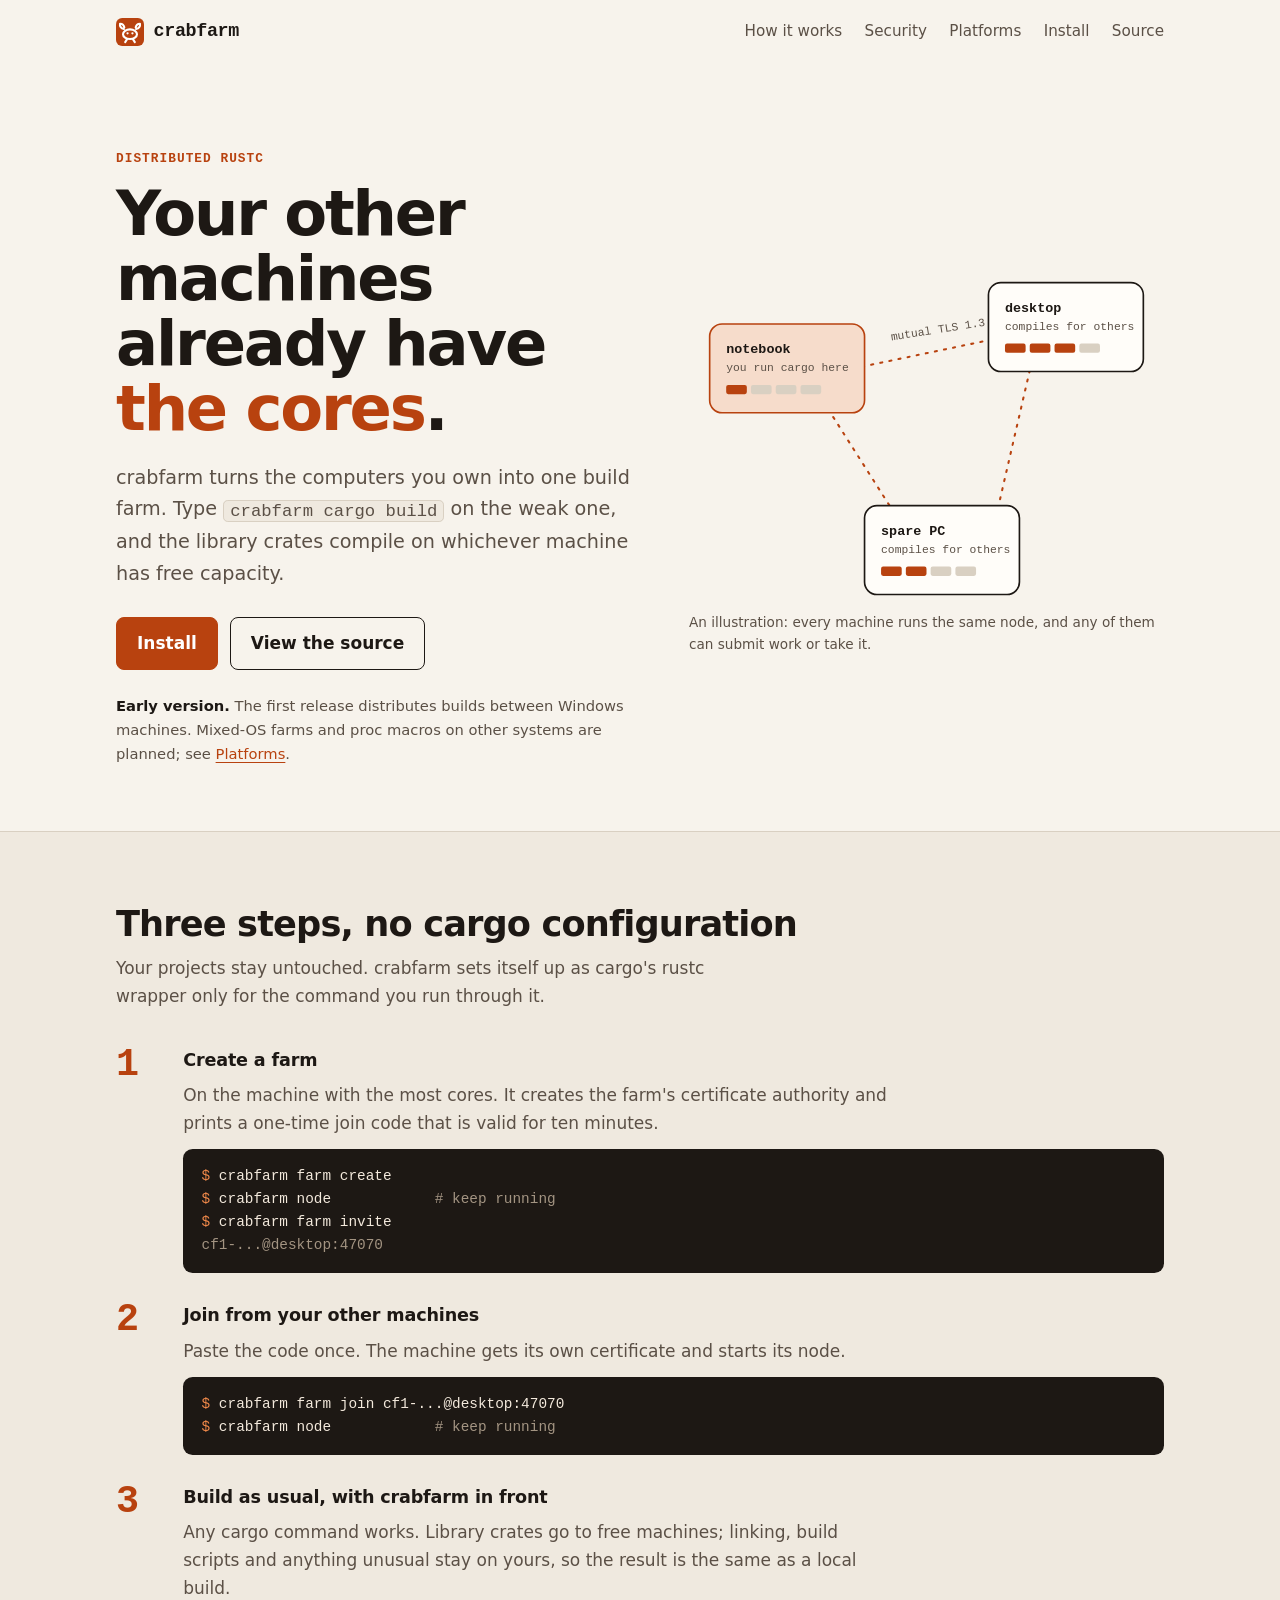
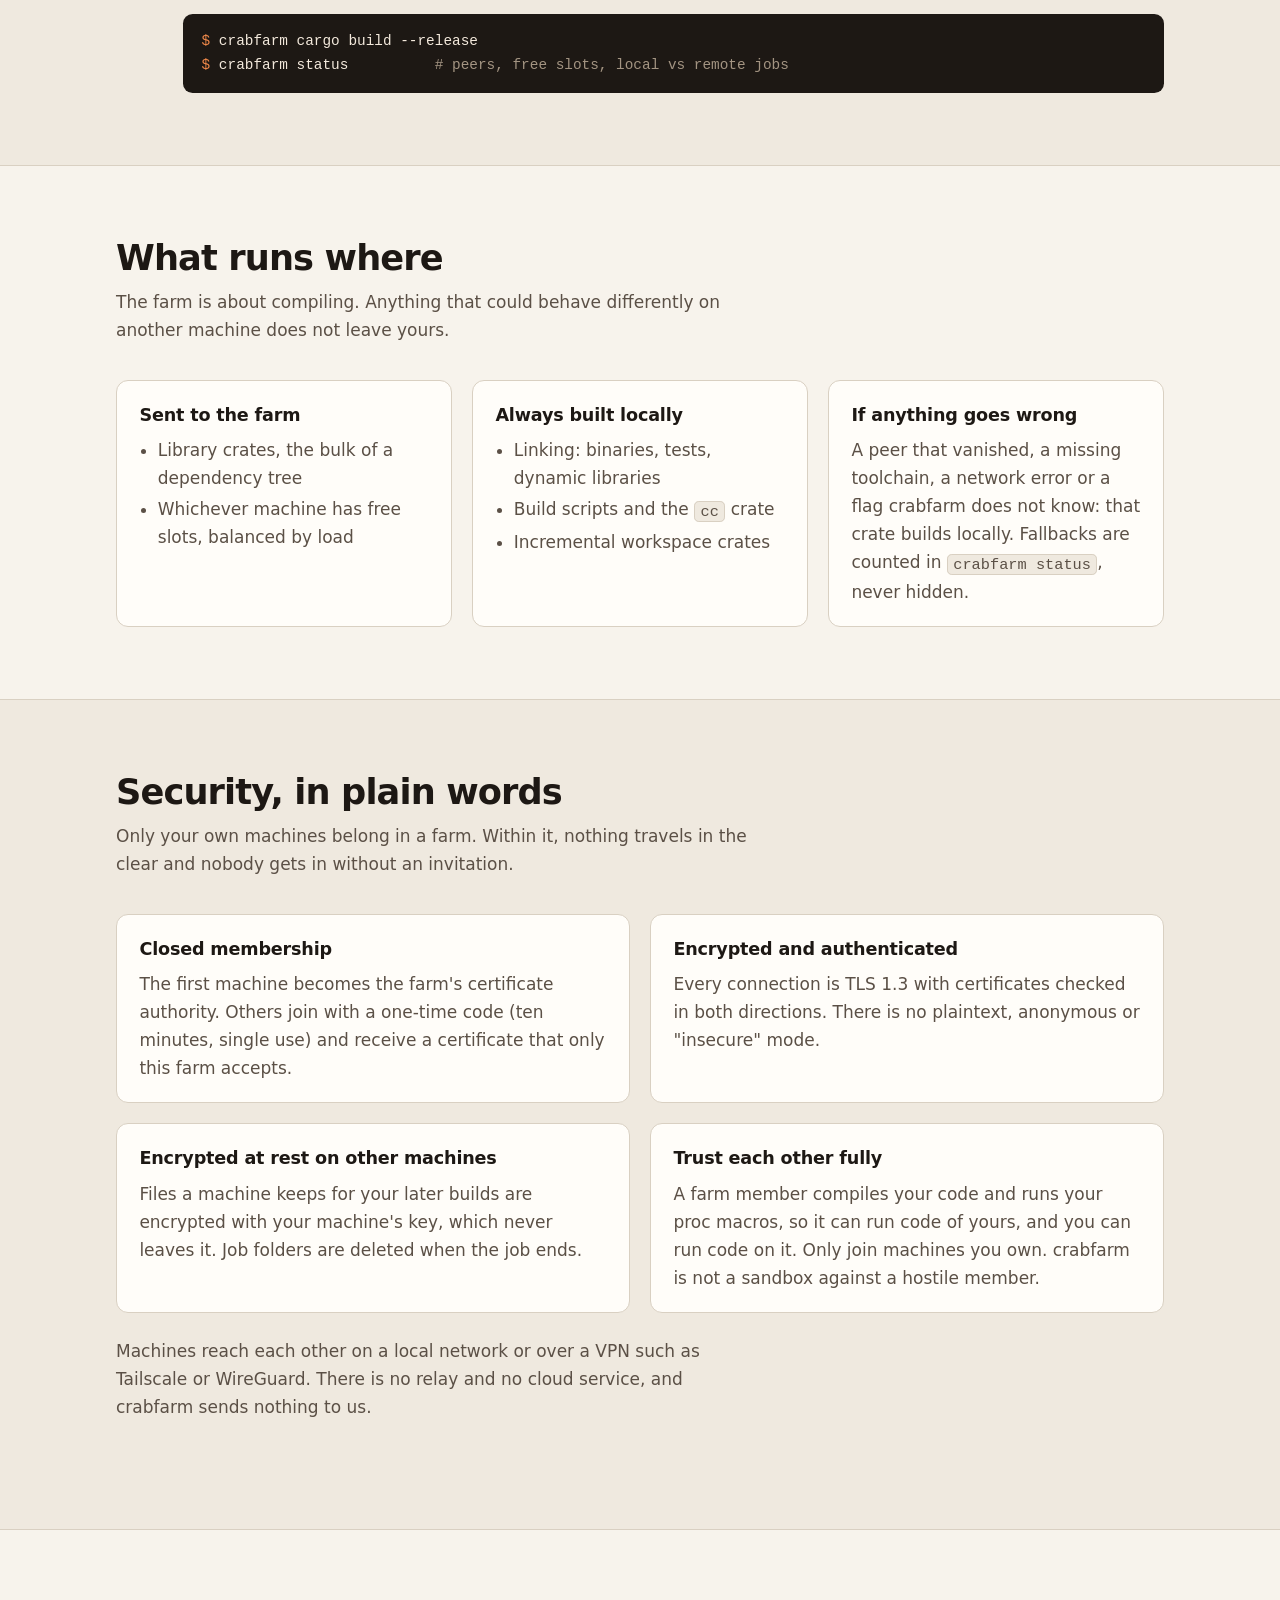
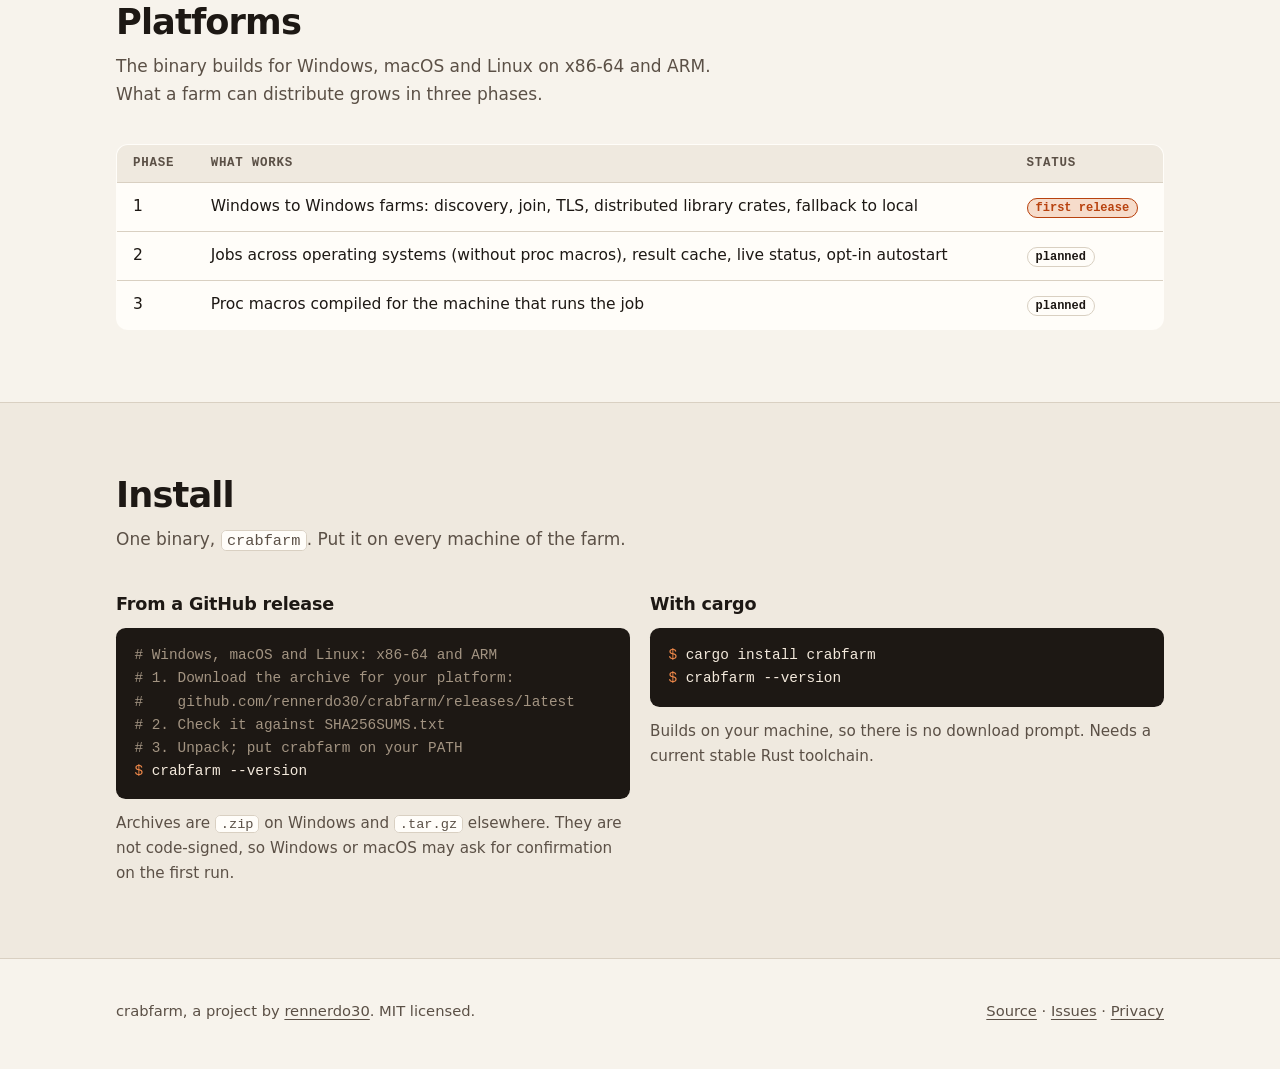
==== website/index.html @ a45de565 "Publication: MIT license, package metadata, CI, release and Pages workflows, release script, website" ====
<!doctype html>
<html lang="en">
<head>
<meta charset="utf-8">
<meta name="viewport" content="width=device-width, initial-scale=1">
<title>crabfarm: distributed rustc over your own machines</title>
<meta name="description" content="crabfarm spreads rustc work over a peer-to-peer farm of your own Windows, macOS and Linux machines. Run crabfarm cargo build; your notebook builds with your desktop's cores.">
<link rel="icon" href="favicon.svg" type="image/svg+xml">
<link rel="canonical" href="https://crabfarm.renner.dev/">
<meta property="og:title" content="crabfarm">
<meta property="og:description" content="Distributed rustc over a peer-to-peer farm of your own machines.">
<meta property="og:url" content="https://crabfarm.renner.dev/">
<meta name="theme-color" content="#b8420f">
<link rel="stylesheet" href="style.css">
</head>
<body>

<header class="top">
  <div class="wrap">
    <a class="brand" href="./"><img src="favicon.svg" alt="" width="28" height="28">crabfarm</a>
    <nav aria-label="Main">
      <a href="#how">How it works</a>
      <a href="#security">Security</a>
      <a class="hide-sm" href="#platforms">Platforms</a>
      <a href="#install">Install</a>
      <a href="https://github.com/rennerdo30/crabfarm">Source</a>
    </nav>
  </div>
</header>

<main>
<section class="hero">
  <div class="wrap">
    <div>
      <p class="eyebrow">distributed rustc</p>
      <h1>Your other machines already have <em>the cores</em>.</h1>
      <p class="lede">crabfarm turns the computers you own into one build farm. Type <code>crabfarm cargo build</code> on the weak one, and the library crates compile on whichever machine has free capacity.</p>
      <div class="cta">
        <a class="btn primary" href="#install">Install</a>
        <a class="btn" href="https://github.com/rennerdo30/crabfarm">View the source</a>
      </div>
      <p class="status"><strong>Early version.</strong> The first release distributes builds between Windows machines. Mixed-OS farms and proc macros on other systems are planned; see <a href="#platforms">Platforms</a>.</p>
    </div>

    <figure class="diagram">
      <svg viewBox="0 0 460 330" role="img" aria-labelledby="dt dd">
        <title id="dt">Three machines connected in a farm</title>
        <desc id="dd">A notebook sends compile jobs to a desktop and a second PC over encrypted connections, and the machines also connect to each other.</desc>
        <path class="d-link" d="M150 105 L318 70"/>
        <path class="d-link" d="M130 135 L200 245"/>
        <path class="d-link" d="M330 105 L300 235"/>
        <g>
          <rect class="d-node d-me" x="20" y="60" width="150" height="86" rx="12"/>
          <text class="d-text" x="36" y="88">notebook</text>
          <text class="d-sub" x="36" y="106">you run cargo here</text>
          <rect class="d-bar" x="36" y="119" width="20" height="9" rx="2"/>
          <rect class="d-bar-off" x="60" y="119" width="20" height="9" rx="2"/>
          <rect class="d-bar-off" x="84" y="119" width="20" height="9" rx="2"/>
          <rect class="d-bar-off" x="108" y="119" width="20" height="9" rx="2"/>
        </g>
        <g>
          <rect class="d-node" x="290" y="20" width="150" height="86" rx="12"/>
          <text class="d-text" x="306" y="48">desktop</text>
          <text class="d-sub" x="306" y="66">compiles for others</text>
          <rect class="d-bar" x="306" y="79" width="20" height="9" rx="2"/>
          <rect class="d-bar" x="330" y="79" width="20" height="9" rx="2"/>
          <rect class="d-bar" x="354" y="79" width="20" height="9" rx="2"/>
          <rect class="d-bar-off" x="378" y="79" width="20" height="9" rx="2"/>
        </g>
        <g>
          <rect class="d-node" x="170" y="236" width="150" height="86" rx="12"/>
          <text class="d-text" x="186" y="264">spare PC</text>
          <text class="d-sub" x="186" y="282">compiles for others</text>
          <rect class="d-bar" x="186" y="295" width="20" height="9" rx="2"/>
          <rect class="d-bar" x="210" y="295" width="20" height="9" rx="2"/>
          <rect class="d-bar-off" x="234" y="295" width="20" height="9" rx="2"/>
          <rect class="d-bar-off" x="258" y="295" width="20" height="9" rx="2"/>
        </g>
        <text class="d-sub" x="196" y="76" transform="rotate(-9 196 76)">mutual TLS 1.3</text>
      </svg>
      <figcaption>An illustration: every machine runs the same node, and any of them can submit work or take it.</figcaption>
    </figure>
  </div>
</section>

<section id="how" class="alt">
  <div class="wrap">
    <h2>Three steps, no cargo configuration</h2>
    <p class="sub">Your projects stay untouched. crabfarm sets itself up as cargo's rustc wrapper only for the command you run through it.</p>
    <ol class="steps">
      <li>
        <h3>Create a farm</h3>
        <div>
          <p>On the machine with the most cores. It creates the farm's certificate authority and prints a one-time join code that is valid for ten minutes.</p>
<pre><span class="p">$</span> crabfarm farm create
<span class="p">$</span> crabfarm node            <span class="c"># keep running</span>
<span class="p">$</span> crabfarm farm invite
<span class="c">cf1-...@desktop:47070</span></pre>
        </div>
      </li>
      <li>
        <h3>Join from your other machines</h3>
        <div>
          <p>Paste the code once. The machine gets its own certificate and starts its node.</p>
<pre><span class="p">$</span> crabfarm farm join cf1-...@desktop:47070
<span class="p">$</span> crabfarm node            <span class="c"># keep running</span></pre>
        </div>
      </li>
      <li>
        <h3>Build as usual, with crabfarm in front</h3>
        <div>
          <p>Any cargo command works. Library crates go to free machines; linking, build scripts and anything unusual stay on yours, so the result is the same as a local build.</p>
<pre><span class="p">$</span> crabfarm cargo build --release
<span class="p">$</span> crabfarm status          <span class="c"># peers, free slots, local vs remote jobs</span></pre>
        </div>
      </li>
    </ol>
  </div>
</section>

<section id="runs">
  <div class="wrap">
    <h2>What runs where</h2>
    <p class="sub">The farm is about compiling. Anything that could behave differently on another machine does not leave yours.</p>
    <div class="cols">
      <div class="card">
        <h3>Sent to the farm</h3>
        <ul>
          <li>Library crates, the bulk of a dependency tree</li>
          <li>Whichever machine has free slots, balanced by load</li>
        </ul>
      </div>
      <div class="card">
        <h3>Always built locally</h3>
        <ul>
          <li>Linking: binaries, tests, dynamic libraries</li>
          <li>Build scripts and the <code>cc</code> crate</li>
          <li>Incremental workspace crates</li>
        </ul>
      </div>
      <div class="card">
        <h3>If anything goes wrong</h3>
        <p>A peer that vanished, a missing toolchain, a network error or a flag crabfarm does not know: that crate builds locally. Fallbacks are counted in <code>crabfarm status</code>, never hidden.</p>
      </div>
    </div>
  </div>
</section>

<section id="security" class="alt">
  <div class="wrap">
    <h2>Security, in plain words</h2>
    <p class="sub">Only your own machines belong in a farm. Within it, nothing travels in the clear and nobody gets in without an invitation.</p>
    <div class="cols two">
      <div class="card">
        <h3>Closed membership</h3>
        <p>The first machine becomes the farm's certificate authority. Others join with a one-time code (ten minutes, single use) and receive a certificate that only this farm accepts.</p>
      </div>
      <div class="card">
        <h3>Encrypted and authenticated</h3>
        <p>Every connection is TLS 1.3 with certificates checked in both directions. There is no plaintext, anonymous or "insecure" mode.</p>
      </div>
      <div class="card">
        <h3>Encrypted at rest on other machines</h3>
        <p>Files a machine keeps for your later builds are encrypted with your machine's key, which never leaves it. Job folders are deleted when the job ends.</p>
      </div>
      <div class="card">
        <h3>Trust each other fully</h3>
        <p>A farm member compiles your code and runs your proc macros, so it can run code of yours, and you can run code on it. Only join machines you own. crabfarm is not a sandbox against a hostile member.</p>
      </div>
    </div>
    <p class="sub" style="margin-top:1.5rem">Machines reach each other on a local network or over a VPN such as Tailscale or WireGuard. There is no relay and no cloud service, and crabfarm sends nothing to us.</p>
  </div>
</section>

<section id="platforms">
  <div class="wrap">
    <h2>Platforms</h2>
    <p class="sub">The binary builds for Windows, macOS and Linux on x86-64 and ARM. What a farm can distribute grows in three phases.</p>
    <div class="table-scroll">
    <table>
      <thead><tr><th>Phase</th><th>What works</th><th>Status</th></tr></thead>
      <tbody>
        <tr><td>1</td><td>Windows to Windows farms: discovery, join, TLS, distributed library crates, fallback to local</td><td><span class="tag now">first release</span></td></tr>
        <tr><td>2</td><td>Jobs across operating systems (without proc macros), result cache, live status, opt-in autostart</td><td><span class="tag">planned</span></td></tr>
        <tr><td>3</td><td>Proc macros compiled for the machine that runs the job</td><td><span class="tag">planned</span></td></tr>
      </tbody>
    </table>
    </div>
  </div>
</section>

<section id="install" class="alt">
  <div class="wrap">
    <h2>Install</h2>
    <p class="sub">One binary, <code>crabfarm</code>. Put it on every machine of the farm.</p>
    <div class="install">
      <div>
        <h3>From a GitHub release</h3>
<pre><span class="c"># Windows, macOS and Linux: x86-64 and ARM</span>
<span class="c"># 1. Download the archive for your platform:</span>
<span class="c">#    github.com/rennerdo30/crabfarm/releases/latest</span>
<span class="c"># 2. Check it against SHA256SUMS.txt</span>
<span class="c"># 3. Unpack; put crabfarm on your PATH</span>
<span class="p">$</span> crabfarm --version</pre>
        <p>Archives are <code>.zip</code> on Windows and <code>.tar.gz</code> elsewhere. They are not code-signed, so Windows or macOS may ask for confirmation on the first run.</p>
      </div>
      <div>
        <h3>With cargo</h3>
<pre><span class="p">$</span> cargo install crabfarm
<span class="p">$</span> crabfarm --version</pre>
        <p>Builds on your machine, so there is no download prompt. Needs a current stable Rust toolchain.</p>
      </div>
    </div>
  </div>
</section>
</main>

<footer>
  <div class="wrap">
    <span>crabfarm, a project by <a href="https://github.com/rennerdo30">rennerdo30</a>. MIT licensed.</span>
    <span><a href="https://github.com/rennerdo30/crabfarm">Source</a> · <a href="https://github.com/rennerdo30/crabfarm/issues">Issues</a> · <a href="privacy.html">Privacy</a></span>
  </div>
</footer>

</body>
</html>
---- website/style.css ----
:root {
  color-scheme: light dark;
  --bg: #f7f3ec;
  --bg-2: #efe9df;
  --surface: #fffdf9;
  --ink: #1d1814;
  --ink-2: #5b5046;
  --line: #d9d0c2;
  --accent: #b8420f;
  --accent-ink: #ffffff;
  --accent-soft: #f6dccb;
  --code-bg: #1d1814;
  --code-ink: #f3e9dc;
  --code-dim: #a39482;
  --ok: #2f6b3a;
  --mono: ui-monospace, "Cascadia Code", "SF Mono", Menlo, Consolas, monospace;
  --sans: system-ui, -apple-system, "Segoe UI", Roboto, "Helvetica Neue", sans-serif;
}

@media (prefers-color-scheme: dark) {
  :root:not([data-theme="light"]) {
    --bg: #15110e;
    --bg-2: #1c1713;
    --surface: #221c17;
    --ink: #f1e8dc;
    --ink-2: #b3a595;
    --line: #3a3027;
    --accent: #f0894a;
    --accent-ink: #1a0f08;
    --accent-soft: #3a2517;
    --code-bg: #0e0b09;
    --code-ink: #f3e9dc;
    --code-dim: #8d7f6e;
    --ok: #7cc58a;
  }
}

* { box-sizing: border-box; }

html { scroll-behavior: smooth; }

body {
  margin: 0;
  background: var(--bg);
  color: var(--ink);
  font: 400 1.0625rem/1.65 var(--sans);
  -webkit-font-smoothing: antialiased;
}

a { color: var(--accent); text-underline-offset: 0.18em; }
a:hover { text-decoration-thickness: 2px; }
a:focus-visible, .btn:focus-visible {
  outline: 3px solid var(--accent);
  outline-offset: 3px;
  border-radius: 4px;
}

.wrap { max-width: 68rem; margin: 0 auto; padding: 0 1.25rem; }

/* header */
.top { padding: 1.1rem 0; }
.top .wrap { display: flex; align-items: center; justify-content: space-between; gap: 1rem; }
.brand { display: inline-flex; align-items: center; gap: 0.6rem; color: var(--ink); font: 700 1.15rem var(--mono); text-decoration: none; letter-spacing: -0.02em; }
.brand svg { width: 1.7rem; height: 1.7rem; }
.top nav { display: flex; gap: 1.4rem; font-size: 0.95rem; }
.top nav a { color: var(--ink-2); text-decoration: none; }
.top nav a:hover { color: var(--ink); text-decoration: underline; }

/* hero */
.hero { padding: clamp(2.5rem, 7vw, 5.5rem) 0 clamp(2rem, 5vw, 4rem); }
.hero .wrap { display: grid; gap: 3rem; grid-template-columns: minmax(0, 1.05fr) minmax(0, 0.95fr); align-items: center; }
.eyebrow { font: 600 0.8rem var(--mono); letter-spacing: 0.08em; text-transform: uppercase; color: var(--accent); margin: 0 0 1rem; }
h1 { font-size: clamp(2.3rem, 5.6vw, 3.9rem); line-height: 1.04; letter-spacing: -0.035em; margin: 0 0 1.25rem; font-weight: 800; text-wrap: balance; }
h1 em { font-style: normal; color: var(--accent); }
.lede { font-size: 1.2rem; color: var(--ink-2); max-width: 34rem; margin: 0 0 1.75rem; text-wrap: pretty; }
.cta { display: flex; flex-wrap: wrap; gap: 0.75rem; }
.btn { display: inline-block; padding: 0.7rem 1.25rem; border-radius: 0.5rem; font-weight: 650; text-decoration: none; border: 1.5px solid var(--ink); color: var(--ink); }
.btn:hover { background: var(--bg-2); }
.btn.primary { background: var(--accent); border-color: var(--accent); color: var(--accent-ink); }
.btn.primary:hover { filter: brightness(1.08); background: var(--accent); }
.status { margin: 1.5rem 0 0; font-size: 0.92rem; color: var(--ink-2); max-width: 34rem; }
.status strong { color: var(--ink); }

/* diagram */
.diagram { margin: 0; }
.diagram svg { width: 100%; height: auto; display: block; }
.diagram figcaption { font-size: 0.85rem; color: var(--ink-2); margin-top: 0.5rem; }
.d-node { fill: var(--surface); stroke: var(--ink); stroke-width: 1.6; }
.d-me { fill: var(--accent-soft); stroke: var(--accent); }
.d-link { stroke: var(--accent); stroke-width: 2; stroke-dasharray: 2 7; stroke-linecap: round; fill: none; }
.d-text { fill: var(--ink); font: 600 13px var(--mono); }
.d-sub { fill: var(--ink-2); font: 400 11px var(--mono); }
.d-bar { fill: var(--accent); }
.d-bar-off { fill: var(--line); }

@media (prefers-reduced-motion: no-preference) {
  .d-link { animation: flow 1.6s linear infinite; }
  @keyframes flow { to { stroke-dashoffset: -18; } }
}

/* sections */
section { padding: clamp(2.5rem, 6vw, 4.5rem) 0; }
section.alt { background: var(--bg-2); border-block: 1px solid var(--line); }
h2 { font-size: clamp(1.6rem, 3.4vw, 2.2rem); letter-spacing: -0.025em; line-height: 1.15; margin: 0 0 0.6rem; text-wrap: balance; }
.sub { color: var(--ink-2); max-width: 40rem; margin: 0 0 2.25rem; }
h3 { font-size: 1.1rem; margin: 0 0 0.4rem; letter-spacing: -0.01em; }

.steps { list-style: none; margin: 0; padding: 0; display: grid; gap: 1.75rem; counter-reset: s; }
.steps li { display: grid; grid-template-columns: 3.2rem minmax(0, 1fr); gap: 0 1rem; counter-increment: s; }
.steps li::before { content: counter(s); font: 800 2.4rem/1 var(--mono); color: var(--accent); grid-row: span 2; }
.steps p { margin: 0 0 0.75rem; color: var(--ink-2); max-width: 44rem; }

pre, code { font-family: var(--mono); }
pre { background: var(--code-bg); color: var(--code-ink); padding: 1rem 1.15rem; border-radius: 0.6rem; overflow-x: auto; font-size: 0.9rem; line-height: 1.6; margin: 0; tab-size: 2; }
pre .c { color: var(--code-dim); }
pre .p { color: var(--accent); user-select: none; }
:root:not([data-theme="light"]) pre .p { color: #f0894a; }
p code, li code, td code { background: var(--bg-2); border: 1px solid var(--line); border-radius: 0.3rem; padding: 0.05em 0.35em; font-size: 0.9em; }
section.alt p code, section.alt li code, section.alt td code { background: var(--surface); }

.cols { display: grid; gap: 1.25rem; grid-template-columns: repeat(auto-fit, minmax(17rem, 1fr)); }
.cols.two { grid-template-columns: repeat(2, minmax(0, 1fr)); }
.card { background: var(--surface); border: 1px solid var(--line); border-radius: 0.75rem; padding: 1.25rem 1.4rem; }
.card p { margin: 0; color: var(--ink-2); }
.card ul { margin: 0.4rem 0 0; padding-left: 1.15rem; color: var(--ink-2); }
.card li { margin: 0.2rem 0; }

table { width: 100%; border-collapse: collapse; font-size: 0.97rem; background: var(--surface); border: 1px solid var(--line); border-radius: 0.75rem; overflow: hidden; }
th, td { text-align: left; padding: 0.7rem 1rem; border-bottom: 1px solid var(--line); vertical-align: top; }
th { font: 600 0.78rem var(--mono); letter-spacing: 0.06em; text-transform: uppercase; color: var(--ink-2); background: var(--bg-2); }
tr:last-child td { border-bottom: 0; }
.table-scroll { overflow-x: auto; }

.tag { font: 600 0.75rem var(--mono); padding: 0.12rem 0.5rem; border-radius: 99px; border: 1px solid var(--line); white-space: nowrap; }
.tag.now { background: var(--accent-soft); border-color: var(--accent); color: var(--accent); }

.install { display: grid; gap: 1.25rem; grid-template-columns: repeat(auto-fit, minmax(20rem, 1fr)); }
.install h3 { margin-bottom: 0.6rem; }
.install p { color: var(--ink-2); margin: 0.75rem 0 0; font-size: 0.95rem; }

footer { padding: 2.5rem 0 3rem; color: var(--ink-2); font-size: 0.92rem; }
footer .wrap { display: flex; flex-wrap: wrap; gap: 0.5rem 1.5rem; justify-content: space-between; }
footer a { color: var(--ink-2); }

.legal main { padding: 2rem 0 4rem; max-width: 42rem; }
.legal h1 { font-size: 2.2rem; }
.legal h2 { font-size: 1.25rem; margin-top: 2rem; }
.legal p { color: var(--ink-2); }

@media (max-width: 52rem) {
  .cols.two { grid-template-columns: minmax(0, 1fr); }
  .hero .wrap { grid-template-columns: minmax(0, 1fr); }
  .top nav .hide-sm { display: none; }
}
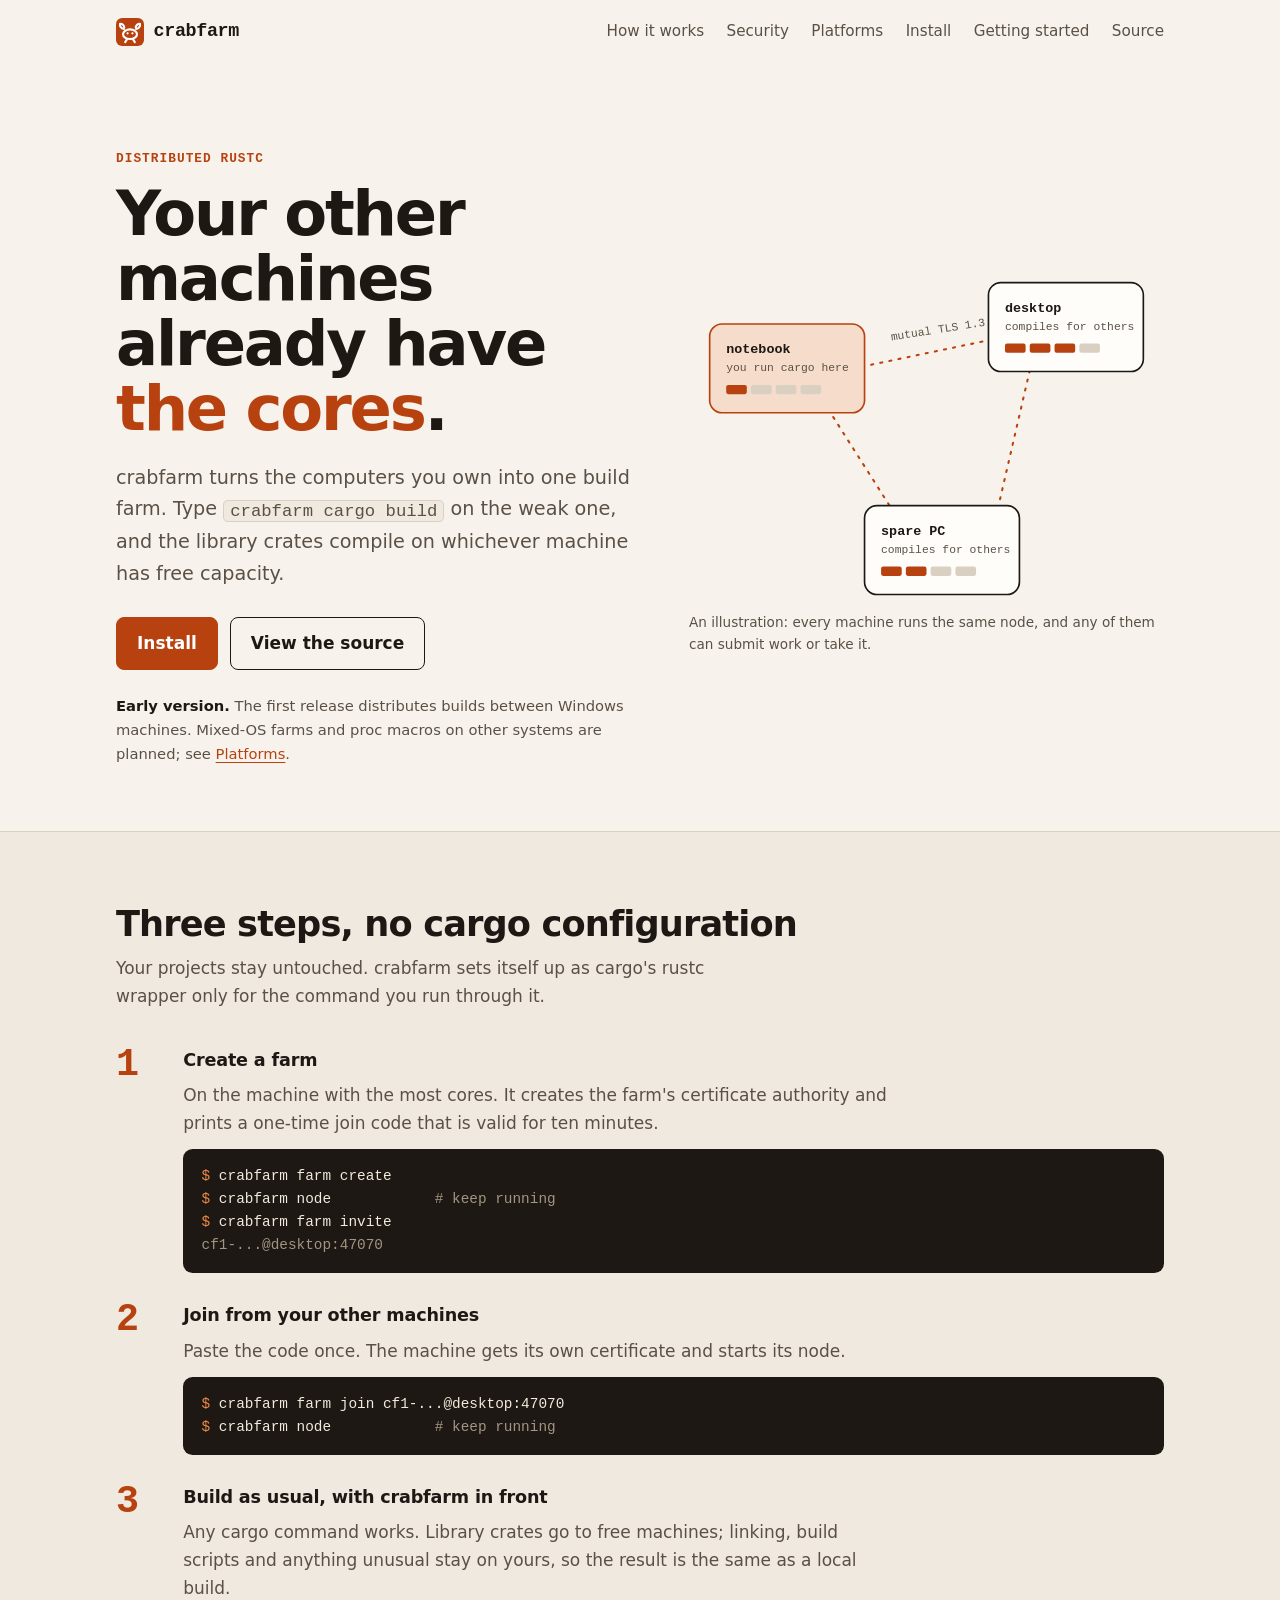
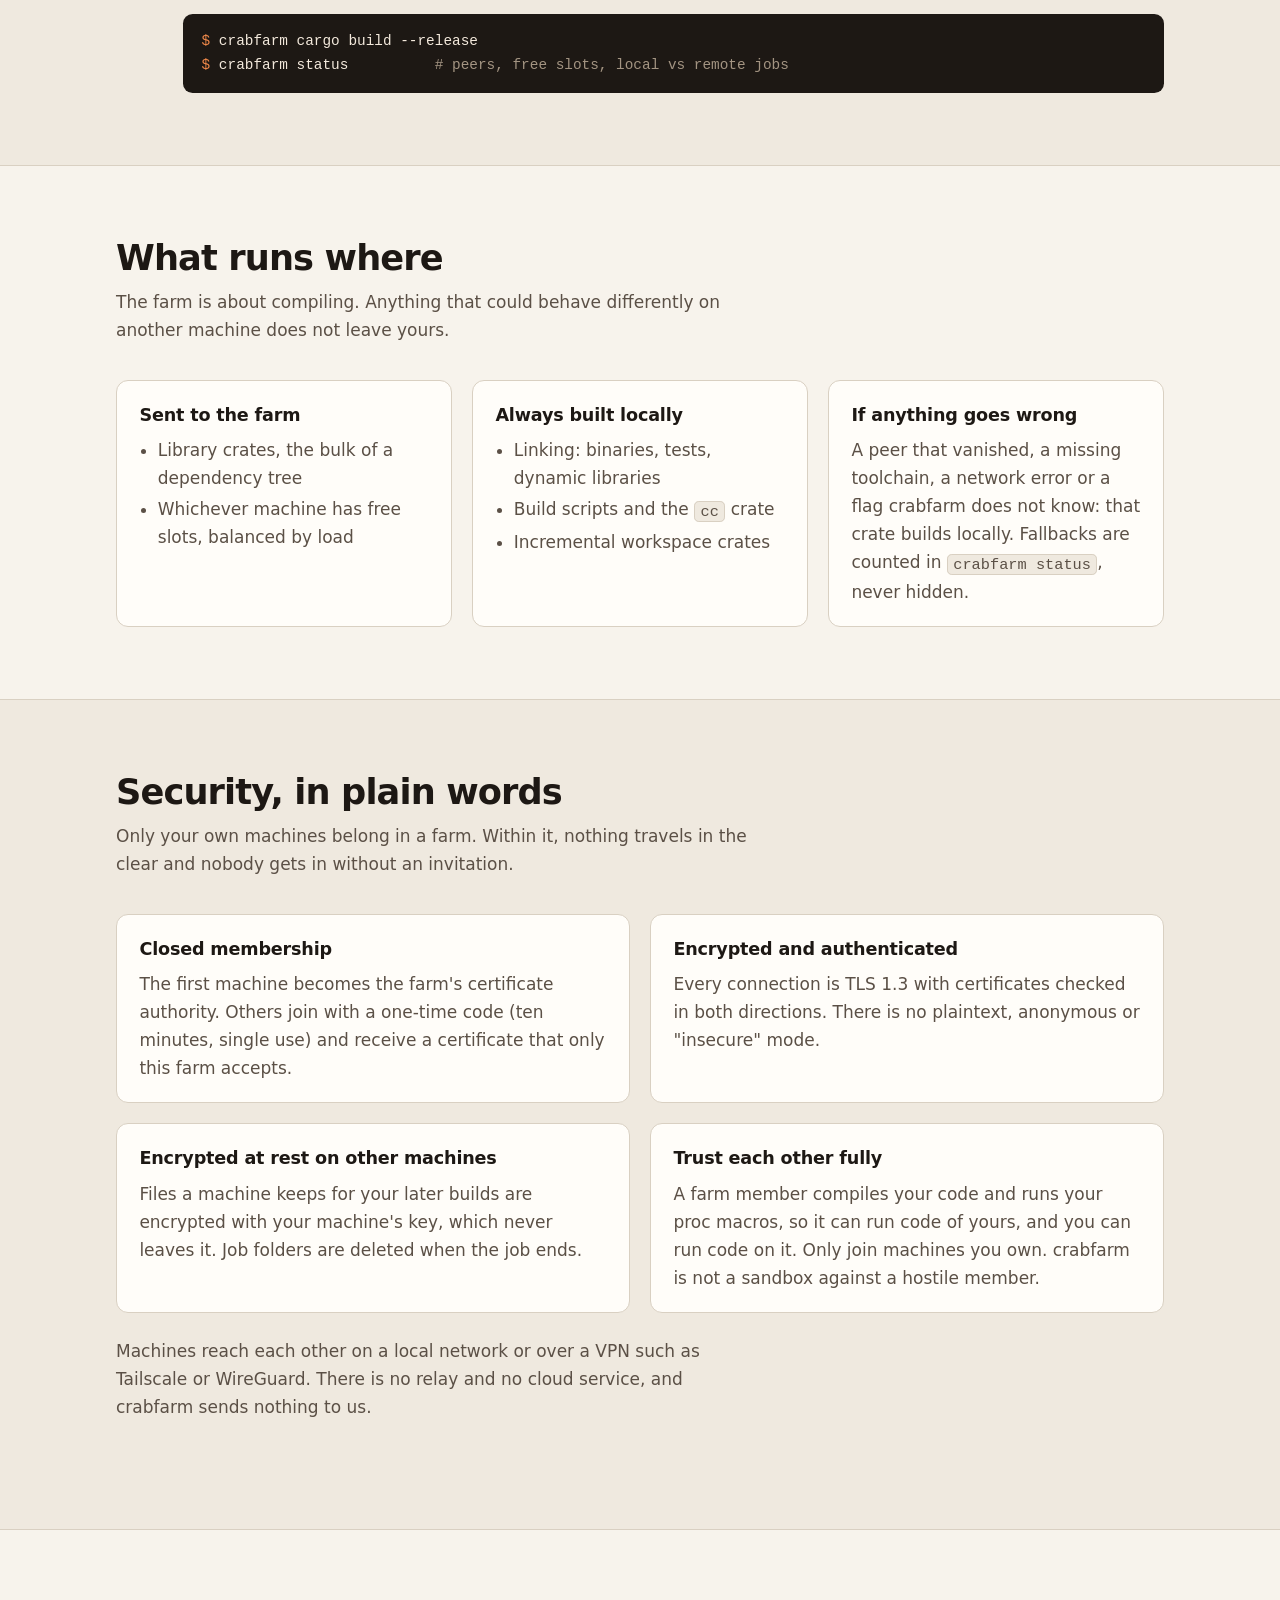
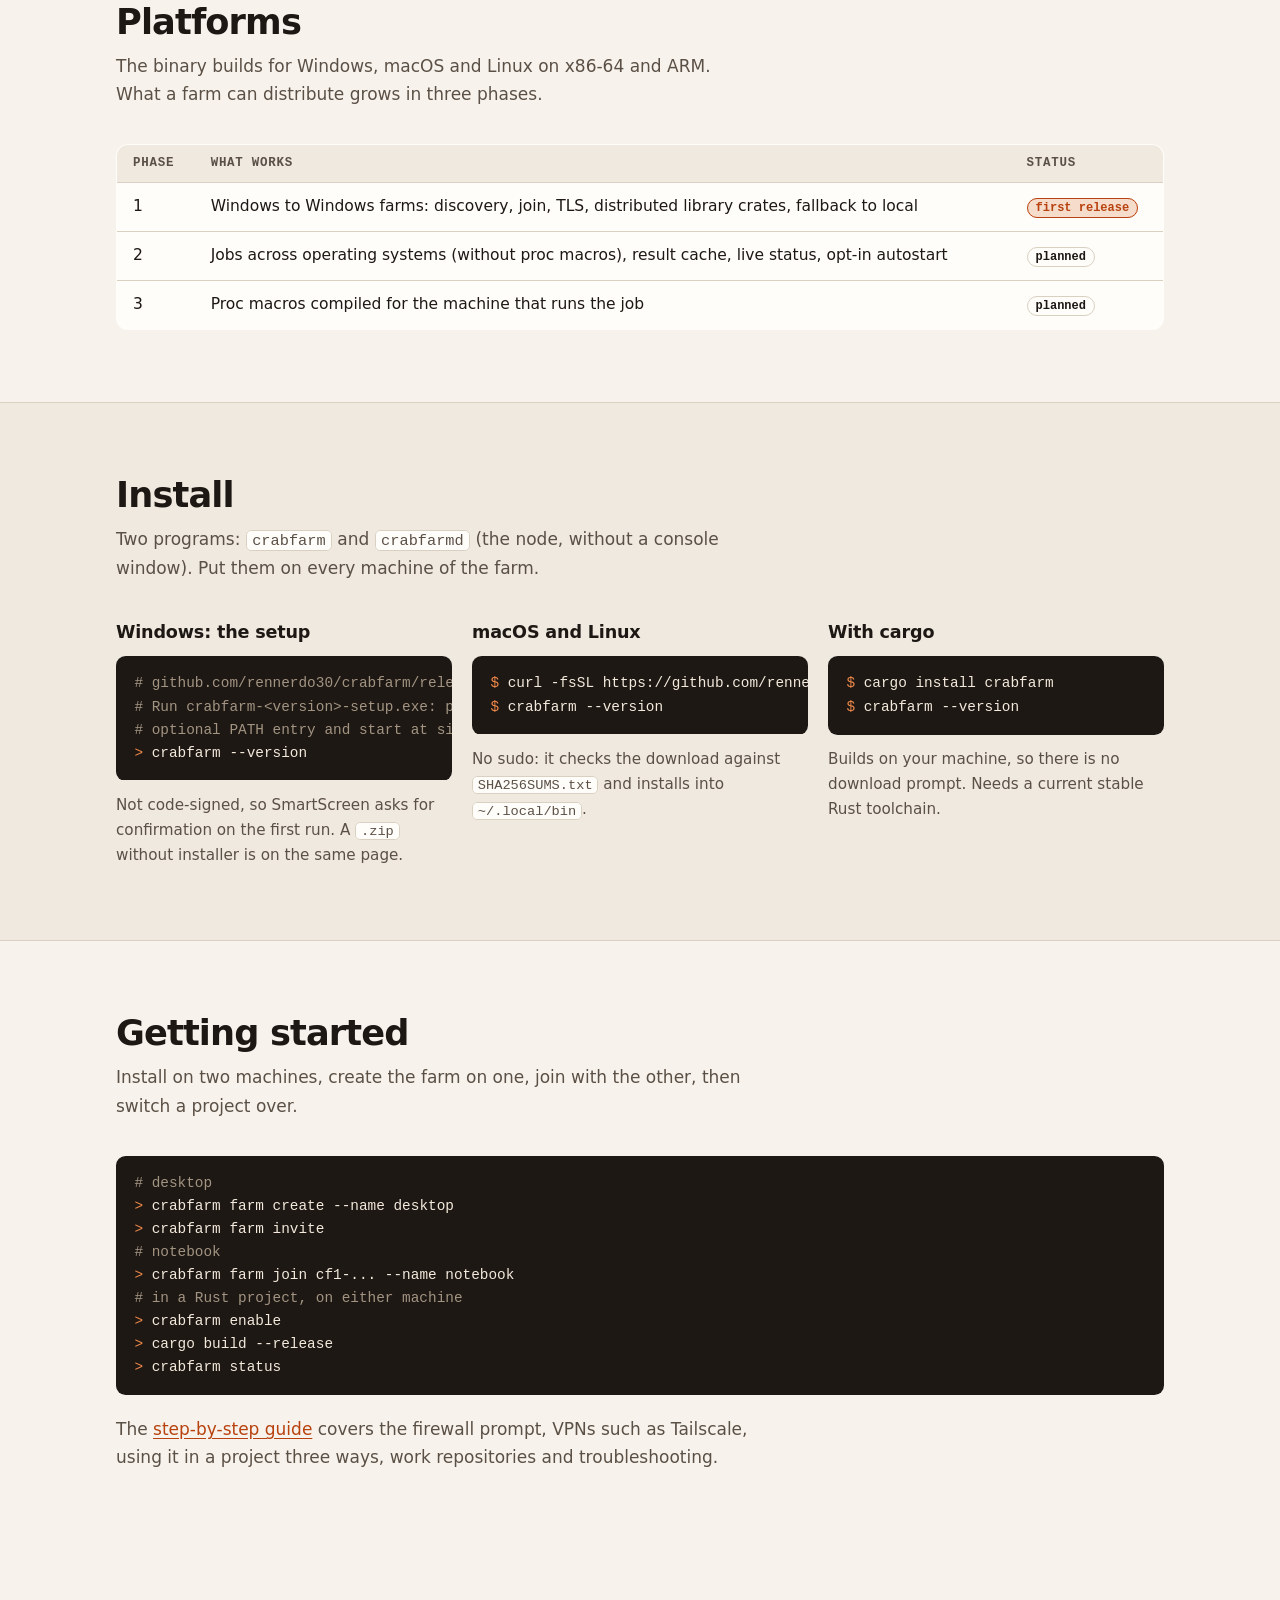
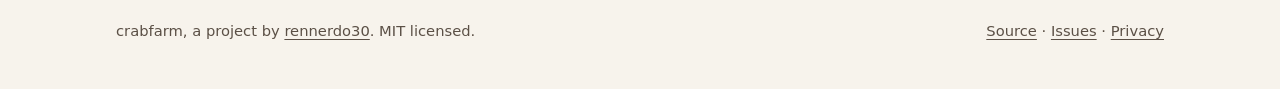
==== commit 27a25a61: "CF-22: Windows installer, install.sh, CI lifecycle jobs, getting-started guide and website page" ====
--- a/website/index.html
+++ b/website/index.html
@@ -23,6 +23,7 @@
       <a href="#security">Security</a>
       <a class="hide-sm" href="#platforms">Platforms</a>
       <a href="#install">Install</a>
+      <a href="guide.html">Getting started</a>
       <a href="https://github.com/rennerdo30/crabfarm">Source</a>
     </nav>
   </div>
@@ -192,17 +193,21 @@
 <section id="install" class="alt">
   <div class="wrap">
     <h2>Install</h2>
-    <p class="sub">One binary, <code>crabfarm</code>. Put it on every machine of the farm.</p>
+    <p class="sub">Two programs: <code>crabfarm</code> and <code>crabfarmd</code> (the node, without a console window). Put them on every machine of the farm.</p>
     <div class="install">
       <div>
-        <h3>From a GitHub release</h3>
-<pre><span class="c"># Windows, macOS and Linux: x86-64 and ARM</span>
-<span class="c"># 1. Download the archive for your platform:</span>
-<span class="c">#    github.com/rennerdo30/crabfarm/releases/latest</span>
-<span class="c"># 2. Check it against SHA256SUMS.txt</span>
-<span class="c"># 3. Unpack; put crabfarm on your PATH</span>
+        <h3>Windows: the setup</h3>
+<pre><span class="c"># github.com/rennerdo30/crabfarm/releases/latest</span>
+<span class="c"># Run crabfarm-&lt;version&gt;-setup.exe: per user, no admin rights,</span>
+<span class="c"># optional PATH entry and start at sign-in.</span>
+<span class="p">&gt;</span> crabfarm --version</pre>
+        <p>Not code-signed, so SmartScreen asks for confirmation on the first run. A <code>.zip</code> without installer is on the same page.</p>
+      </div>
+      <div>
+        <h3>macOS and Linux</h3>
+<pre><span class="p">$</span> curl -fsSL https://github.com/rennerdo30/crabfarm/releases/latest/download/install.sh | sh
 <span class="p">$</span> crabfarm --version</pre>
-        <p>Archives are <code>.zip</code> on Windows and <code>.tar.gz</code> elsewhere. They are not code-signed, so Windows or macOS may ask for confirmation on the first run.</p>
+        <p>No sudo: it checks the download against <code>SHA256SUMS.txt</code> and installs into <code>~/.local/bin</code>.</p>
       </div>
       <div>
         <h3>With cargo</h3>
@@ -213,6 +218,23 @@
     </div>
   </div>
 </section>
+
+<section id="getting-started">
+  <div class="wrap">
+    <h2>Getting started</h2>
+    <p class="sub">Install on two machines, create the farm on one, join with the other, then switch a project over.</p>
+<pre><span class="c"># desktop</span>
+<span class="p">&gt;</span> crabfarm farm create --name desktop
+<span class="p">&gt;</span> crabfarm farm invite
+<span class="c"># notebook</span>
+<span class="p">&gt;</span> crabfarm farm join cf1-... --name notebook
+<span class="c"># in a Rust project, on either machine</span>
+<span class="p">&gt;</span> crabfarm enable
+<span class="p">&gt;</span> cargo build --release
+<span class="p">&gt;</span> crabfarm status</pre>
+    <p class="sub" style="margin-top:1.25rem">The <a href="guide.html">step-by-step guide</a> covers the firewall prompt, VPNs such as Tailscale, using it in a project three ways, work repositories and troubleshooting.</p>
+  </div>
+</section>
 </main>
 
 <footer>
--- a/website/style.css
+++ b/website/style.css
@@ -146,6 +146,10 @@
 .legal h1 { font-size: 2.2rem; }
 .legal h2 { font-size: 1.25rem; margin-top: 2rem; }
 .legal p { color: var(--ink-2); }
+.guide main { max-width: 46rem; }
+.guide h3 { margin: 1.4rem 0 0.5rem; }
+.guide pre { margin: 0.9rem 0 1rem; }
+.guide li { color: var(--ink-2); margin-bottom: 0.4rem; }
 
 @media (max-width: 52rem) {
   .cols.two { grid-template-columns: minmax(0, 1fr); }
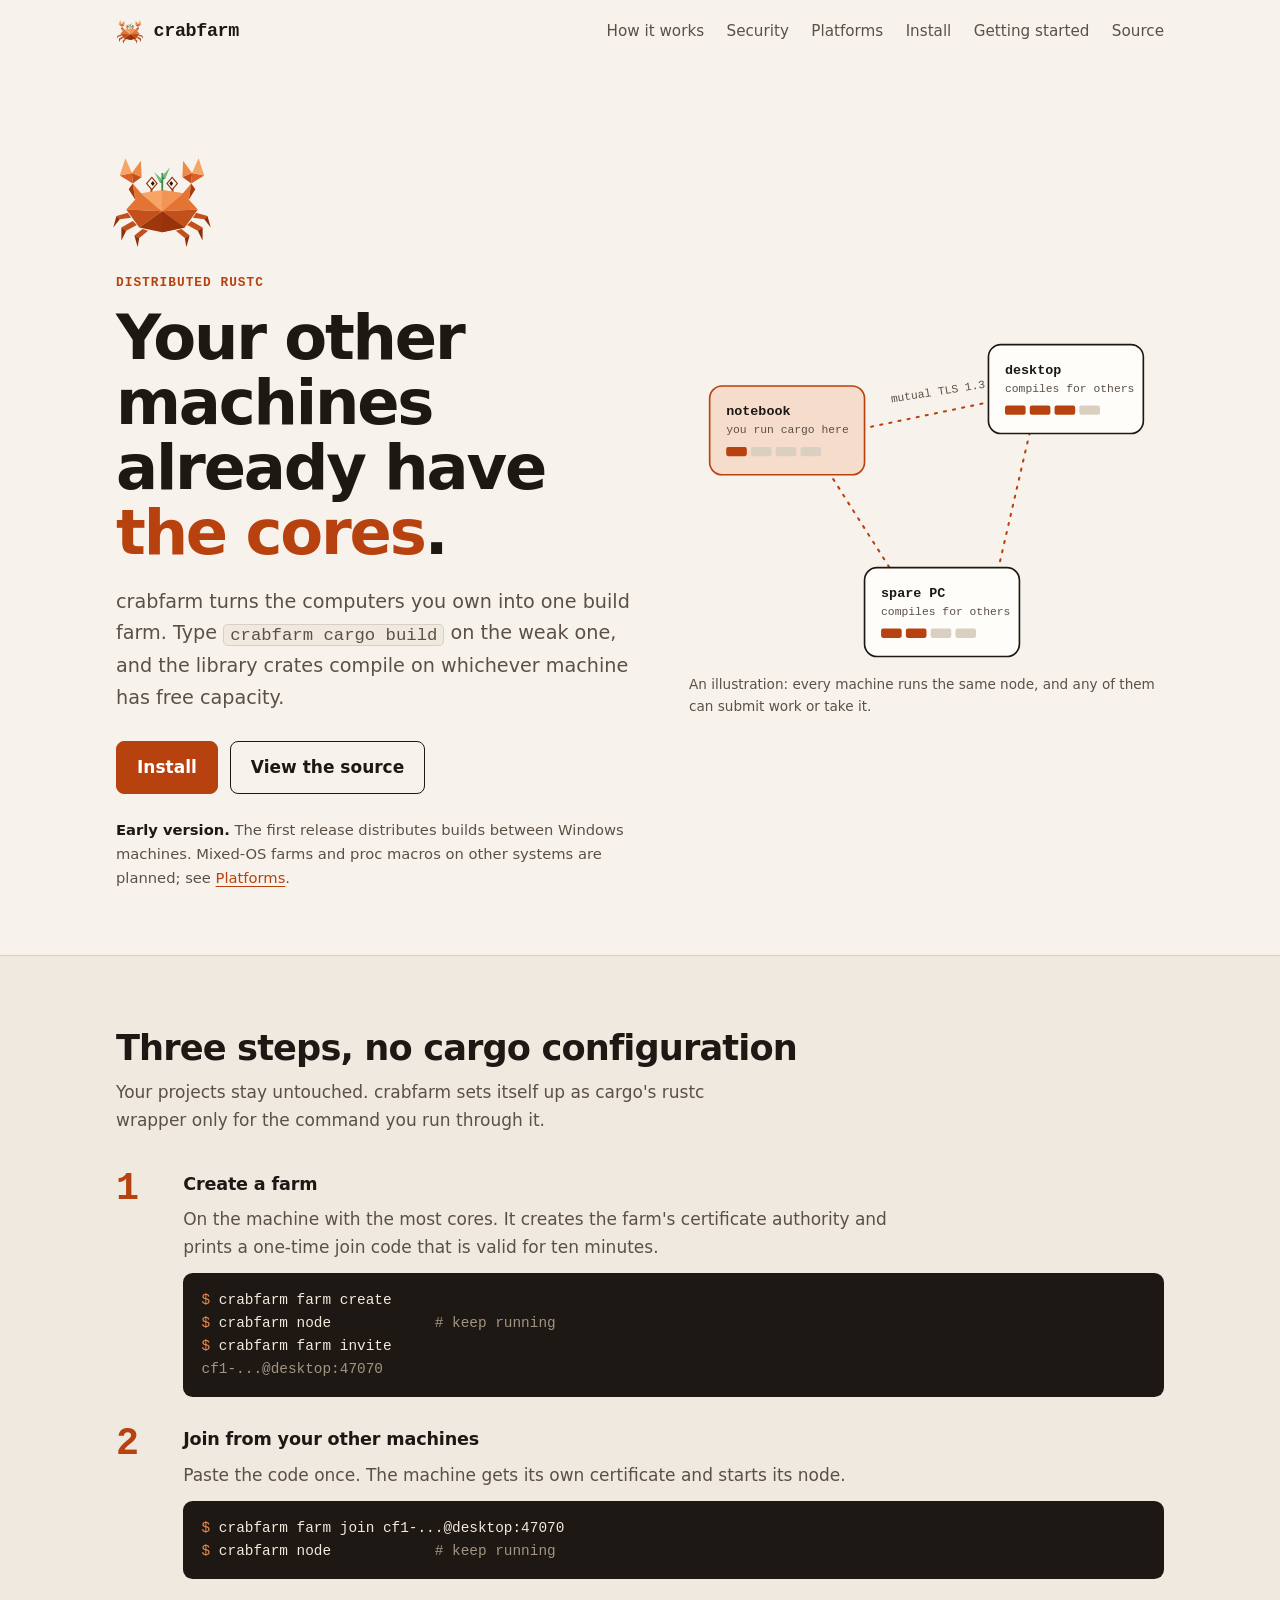
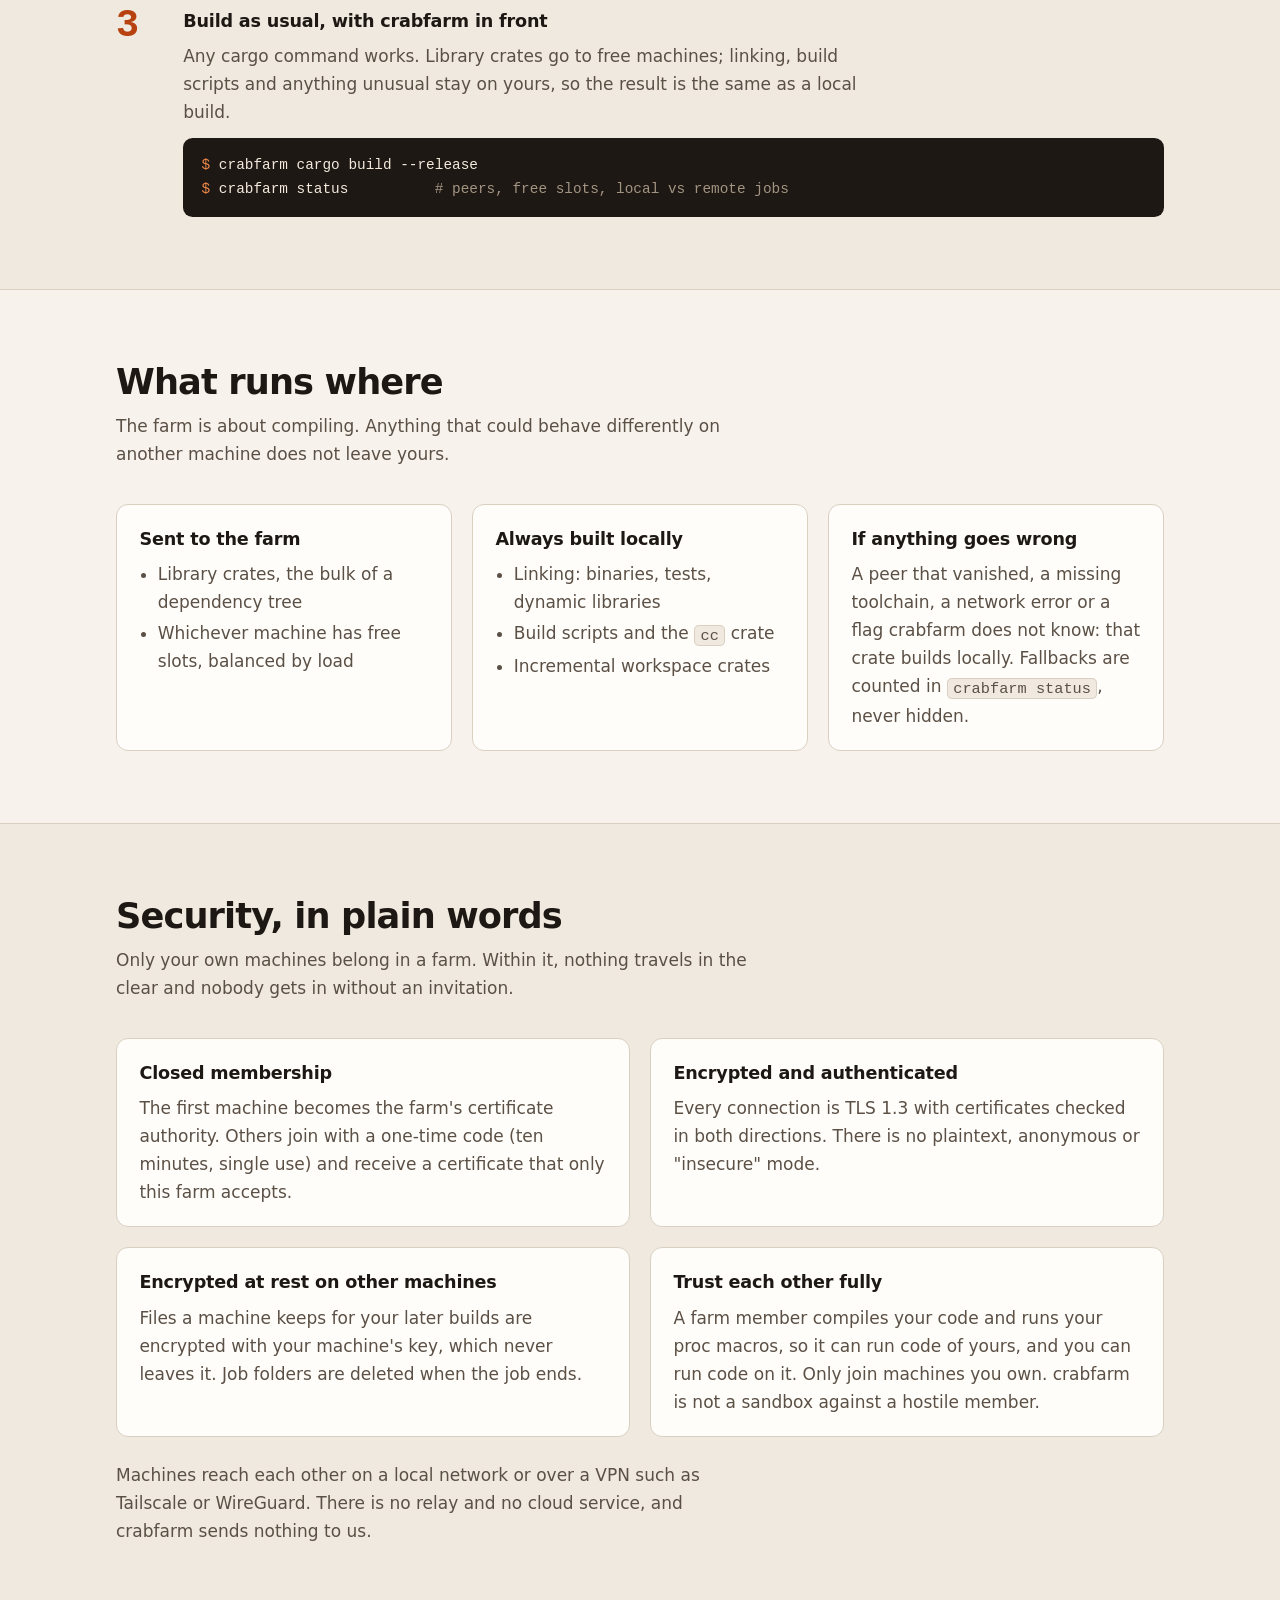
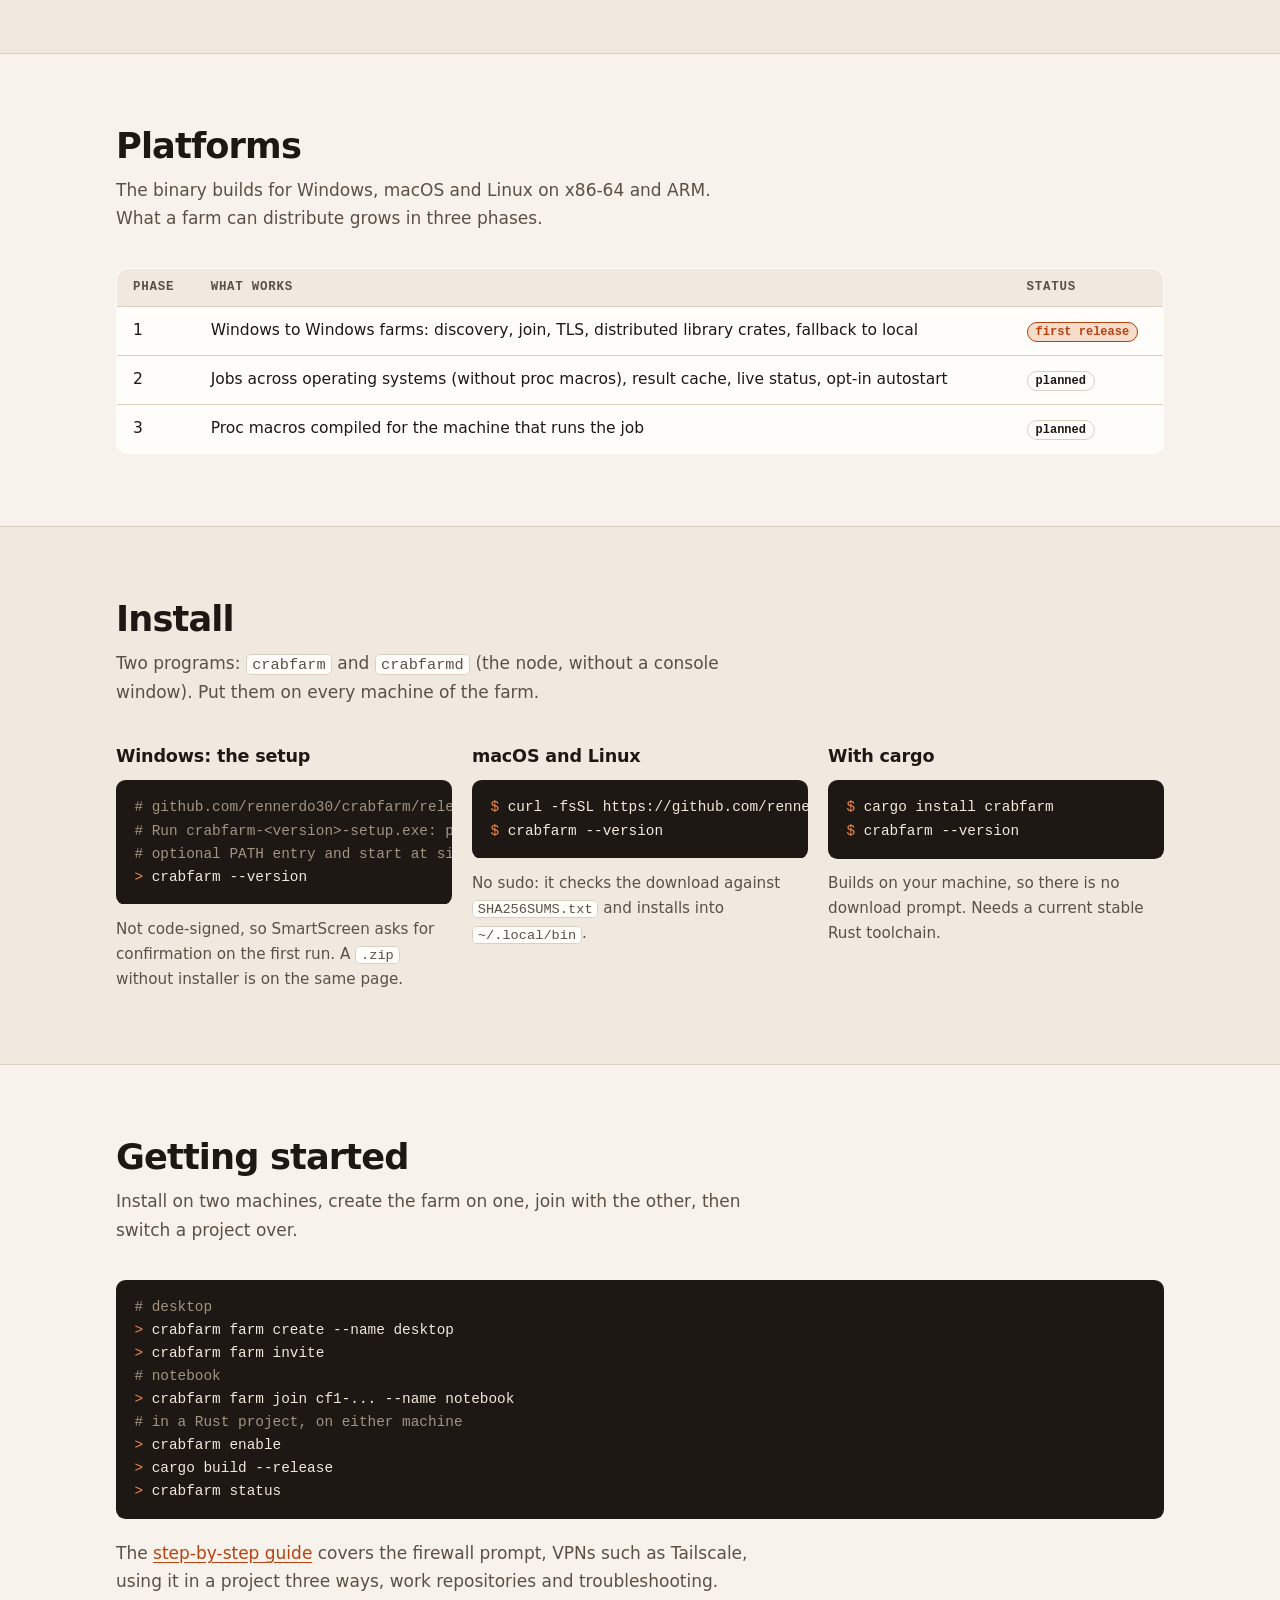
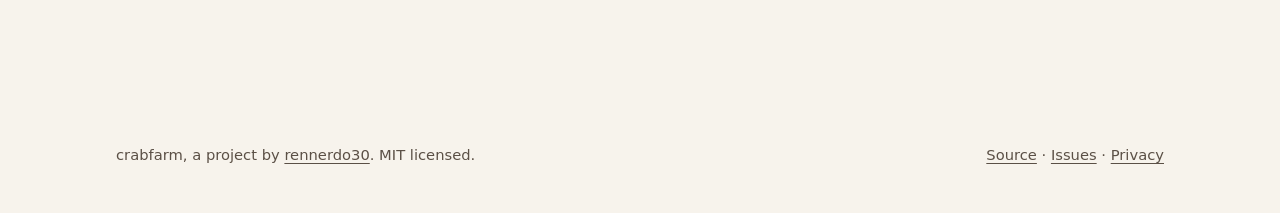
==== commit 18fa9d28: "CF-24: origami crab logo (assets/logo.svg) on README, website and installer icon; make-icon.ps1 rend" ====
--- a/website/index.html
+++ b/website/index.html
@@ -33,6 +33,7 @@
 <section class="hero">
   <div class="wrap">
     <div>
+      <img class="hero-mark" src="favicon.svg" alt="" width="104" height="104">
       <p class="eyebrow">distributed rustc</p>
       <h1>Your other machines already have <em>the cores</em>.</h1>
       <p class="lede">crabfarm turns the computers you own into one build farm. Type <code>crabfarm cargo build</code> on the weak one, and the library crates compile on whichever machine has free capacity.</p>
--- a/website/style.css
+++ b/website/style.css
@@ -69,6 +69,7 @@
 /* hero */
 .hero { padding: clamp(2.5rem, 7vw, 5.5rem) 0 clamp(2rem, 5vw, 4rem); }
 .hero .wrap { display: grid; gap: 3rem; grid-template-columns: minmax(0, 1.05fr) minmax(0, 0.95fr); align-items: center; }
+.hero-mark { display: block; width: 104px; height: 104px; margin: 0 0 1.25rem -6px; }
 .eyebrow { font: 600 0.8rem var(--mono); letter-spacing: 0.08em; text-transform: uppercase; color: var(--accent); margin: 0 0 1rem; }
 h1 { font-size: clamp(2.3rem, 5.6vw, 3.9rem); line-height: 1.04; letter-spacing: -0.035em; margin: 0 0 1.25rem; font-weight: 800; text-wrap: balance; }
 h1 em { font-style: normal; color: var(--accent); }
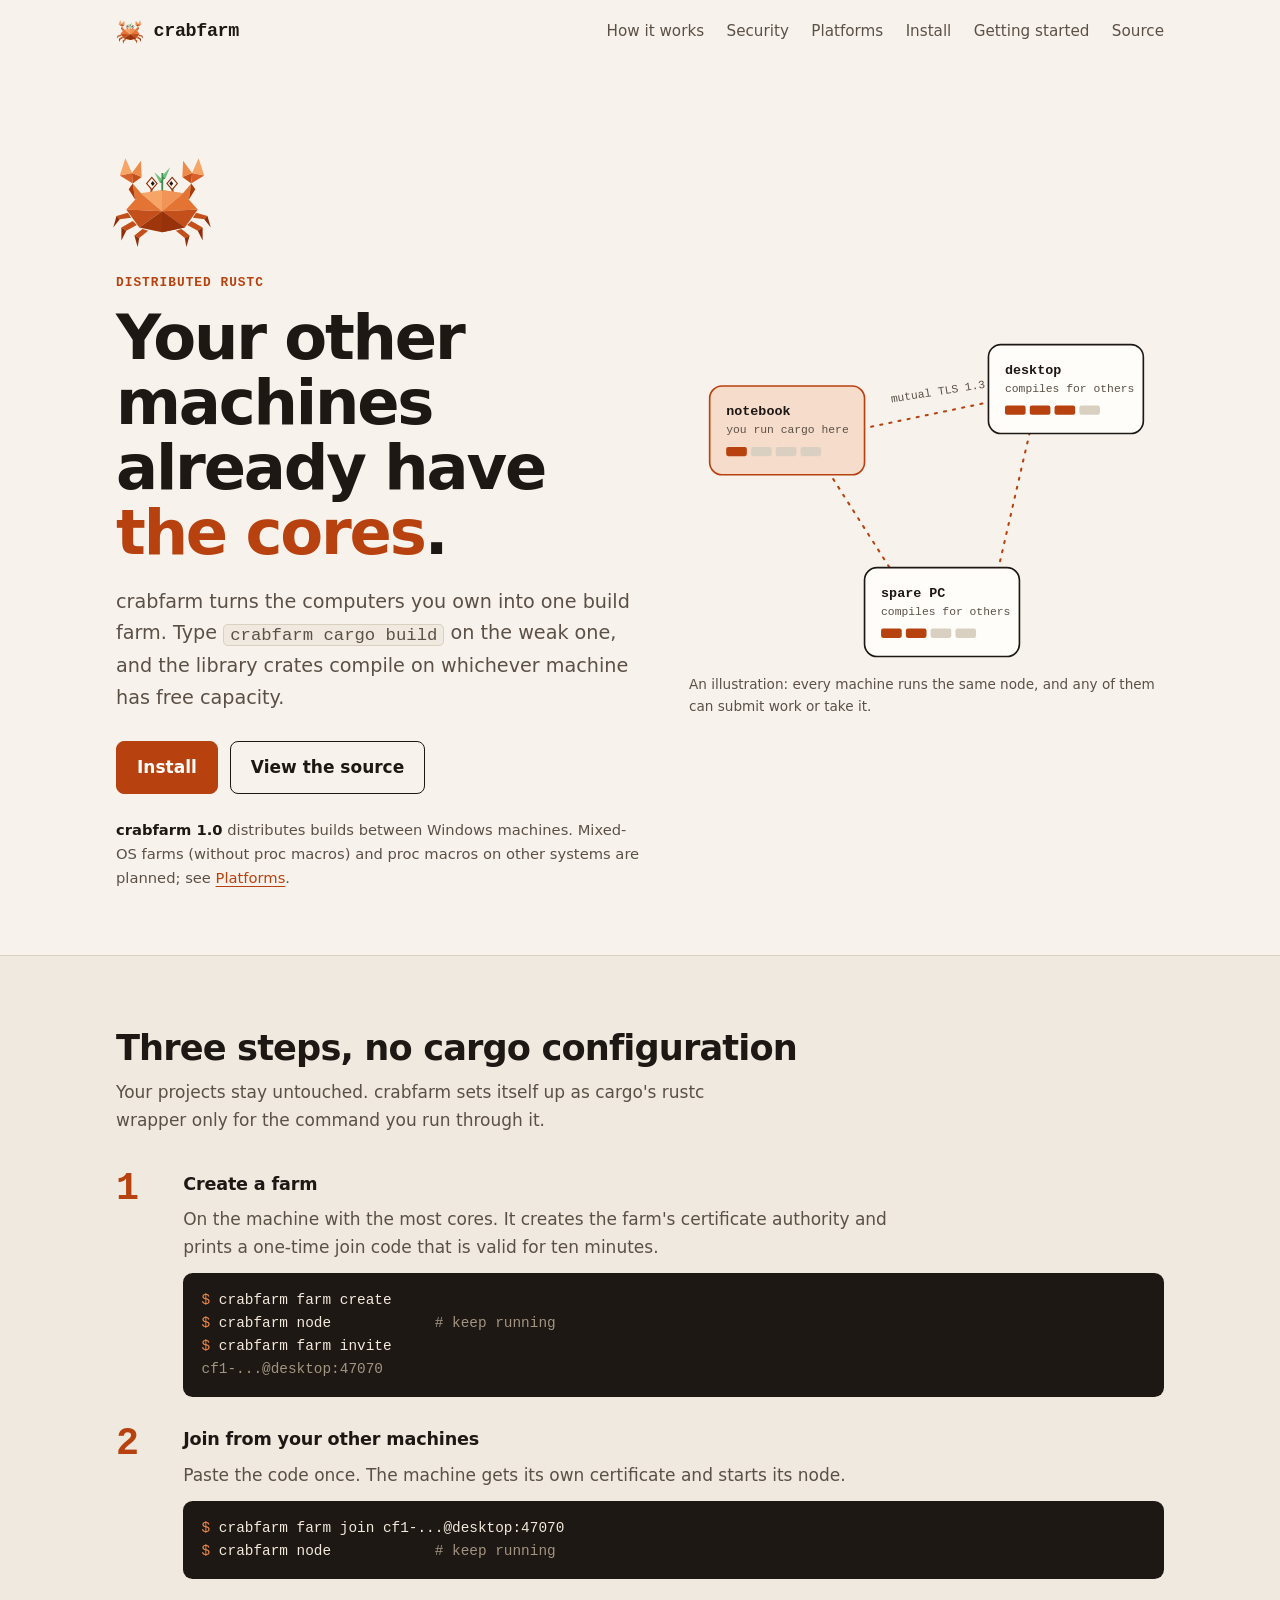
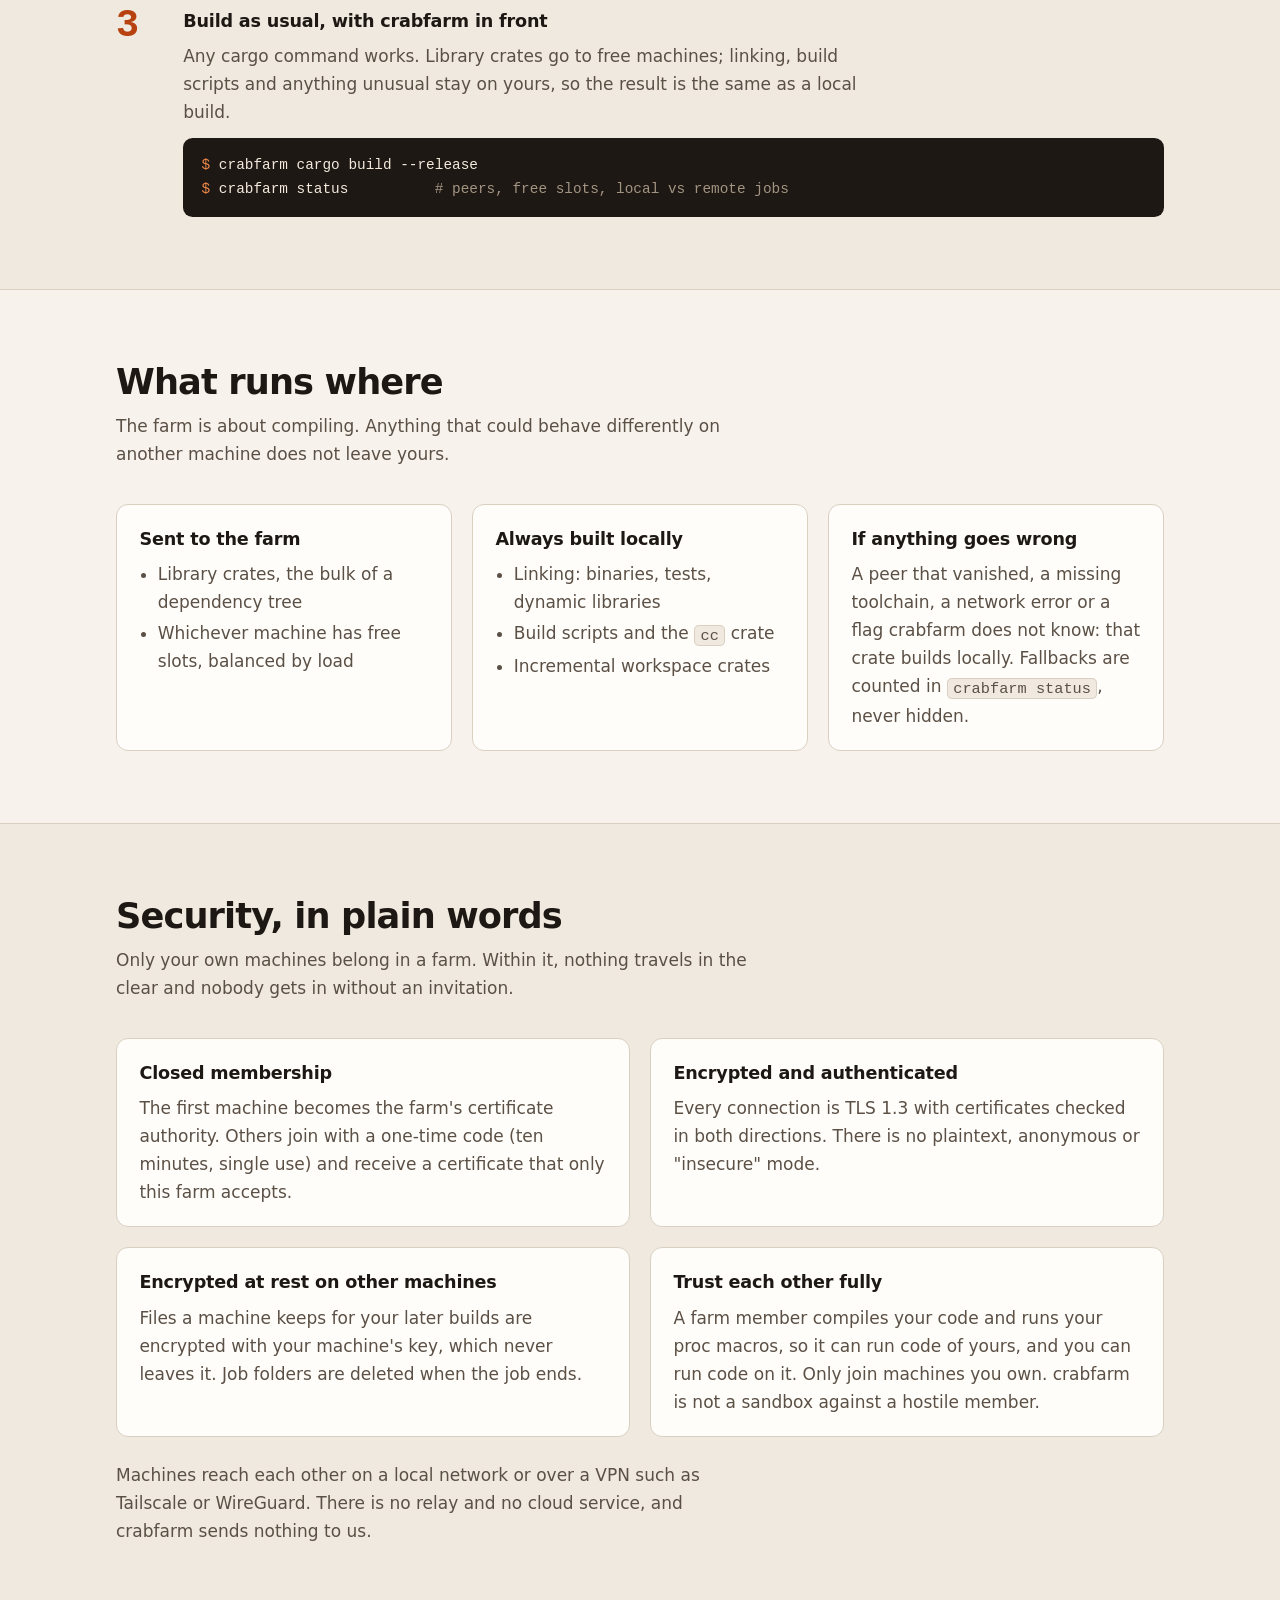
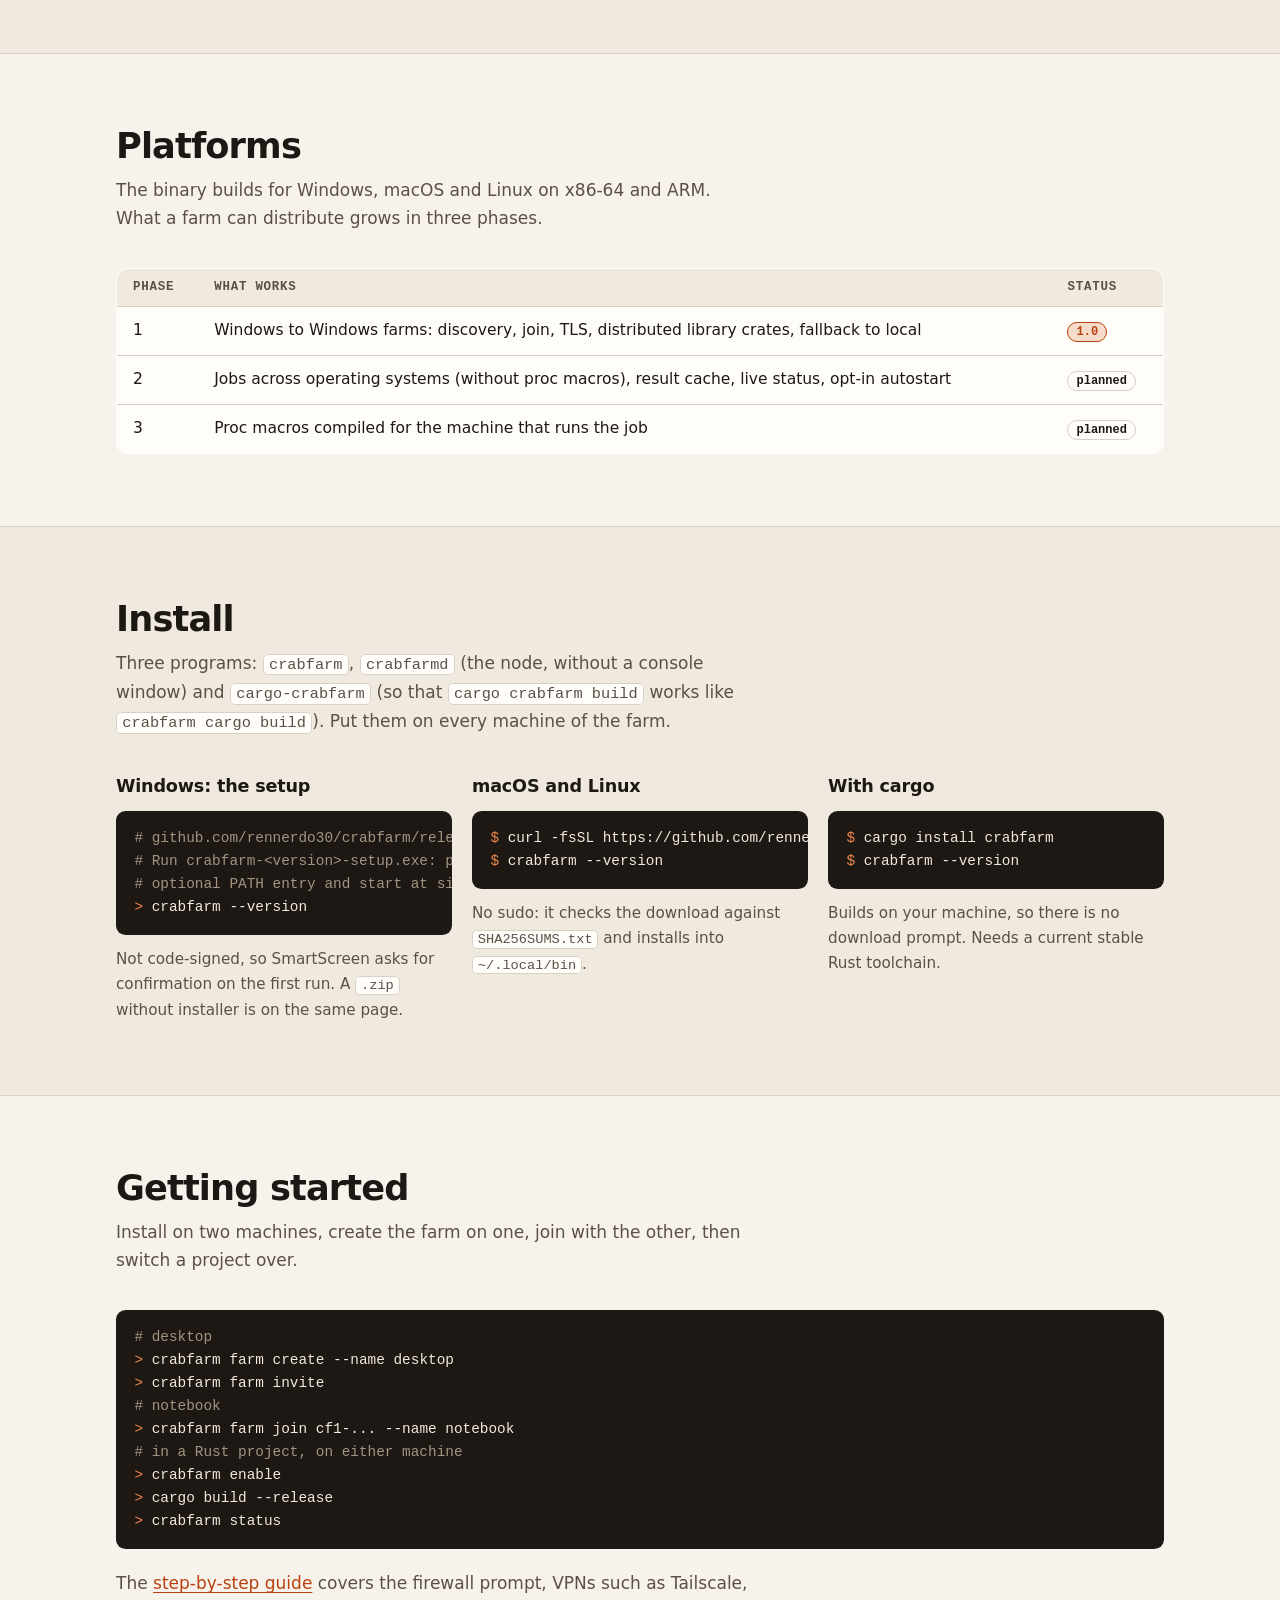
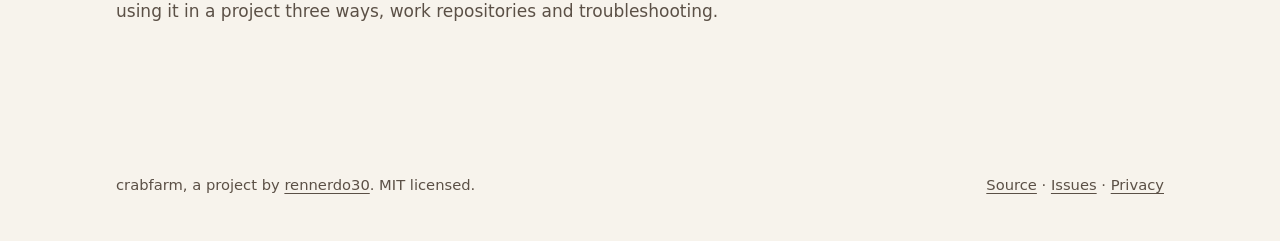
==== commit 016a1f97: "CF-27 1.0.0: version texts, cargo-crabfarm in archives and install.sh, release.yml tag validation an" ====
--- a/website/index.html
+++ b/website/index.html
@@ -41,7 +41,7 @@
         <a class="btn primary" href="#install">Install</a>
         <a class="btn" href="https://github.com/rennerdo30/crabfarm">View the source</a>
       </div>
-      <p class="status"><strong>Early version.</strong> The first release distributes builds between Windows machines. Mixed-OS farms and proc macros on other systems are planned; see <a href="#platforms">Platforms</a>.</p>
+      <p class="status"><strong>crabfarm 1.0</strong> distributes builds between Windows machines. Mixed-OS farms (without proc macros) and proc macros on other systems are planned; see <a href="#platforms">Platforms</a>.</p>
     </div>
 
     <figure class="diagram">
@@ -182,7 +182,7 @@
     <table>
       <thead><tr><th>Phase</th><th>What works</th><th>Status</th></tr></thead>
       <tbody>
-        <tr><td>1</td><td>Windows to Windows farms: discovery, join, TLS, distributed library crates, fallback to local</td><td><span class="tag now">first release</span></td></tr>
+        <tr><td>1</td><td>Windows to Windows farms: discovery, join, TLS, distributed library crates, fallback to local</td><td><span class="tag now">1.0</span></td></tr>
         <tr><td>2</td><td>Jobs across operating systems (without proc macros), result cache, live status, opt-in autostart</td><td><span class="tag">planned</span></td></tr>
         <tr><td>3</td><td>Proc macros compiled for the machine that runs the job</td><td><span class="tag">planned</span></td></tr>
       </tbody>
@@ -194,7 +194,7 @@
 <section id="install" class="alt">
   <div class="wrap">
     <h2>Install</h2>
-    <p class="sub">Two programs: <code>crabfarm</code> and <code>crabfarmd</code> (the node, without a console window). Put them on every machine of the farm.</p>
+    <p class="sub">Three programs: <code>crabfarm</code>, <code>crabfarmd</code> (the node, without a console window) and <code>cargo-crabfarm</code> (so that <code>cargo crabfarm build</code> works like <code>crabfarm cargo build</code>). Put them on every machine of the farm.</p>
     <div class="install">
       <div>
         <h3>Windows: the setup</h3>
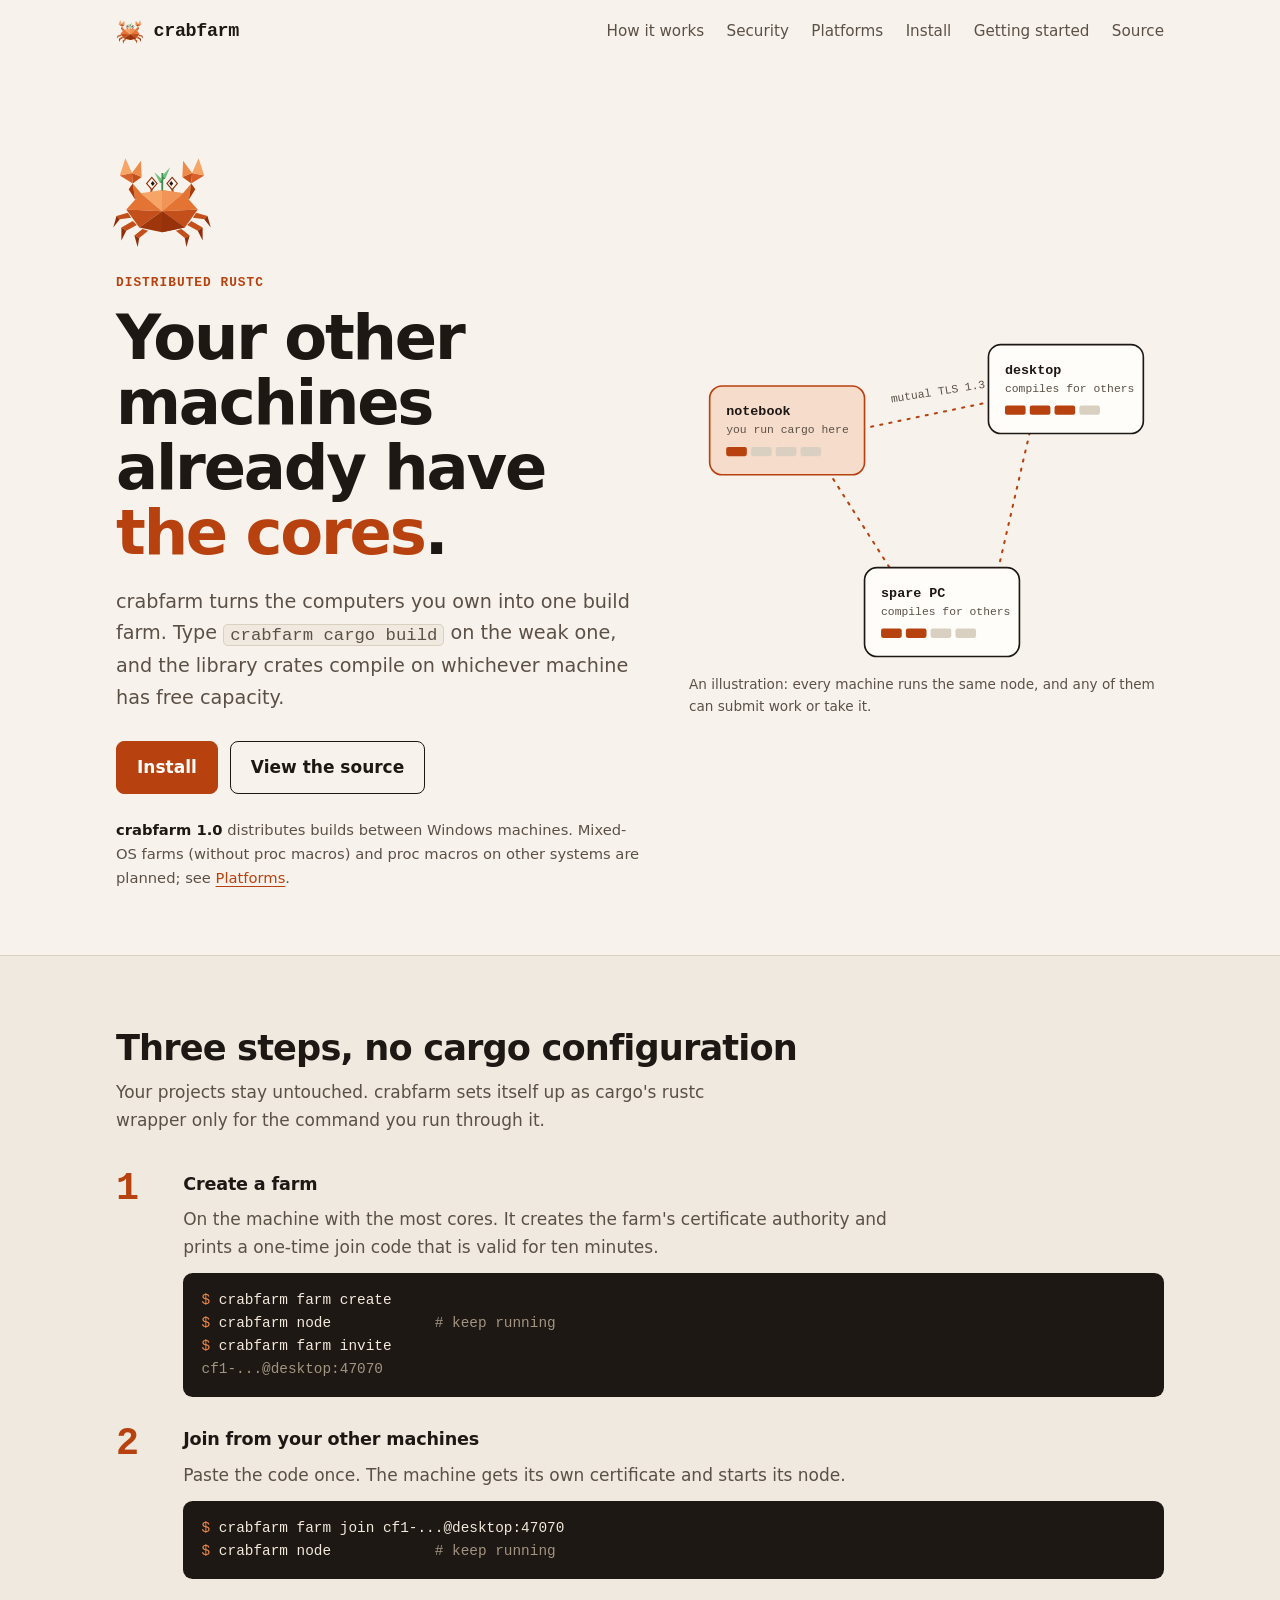
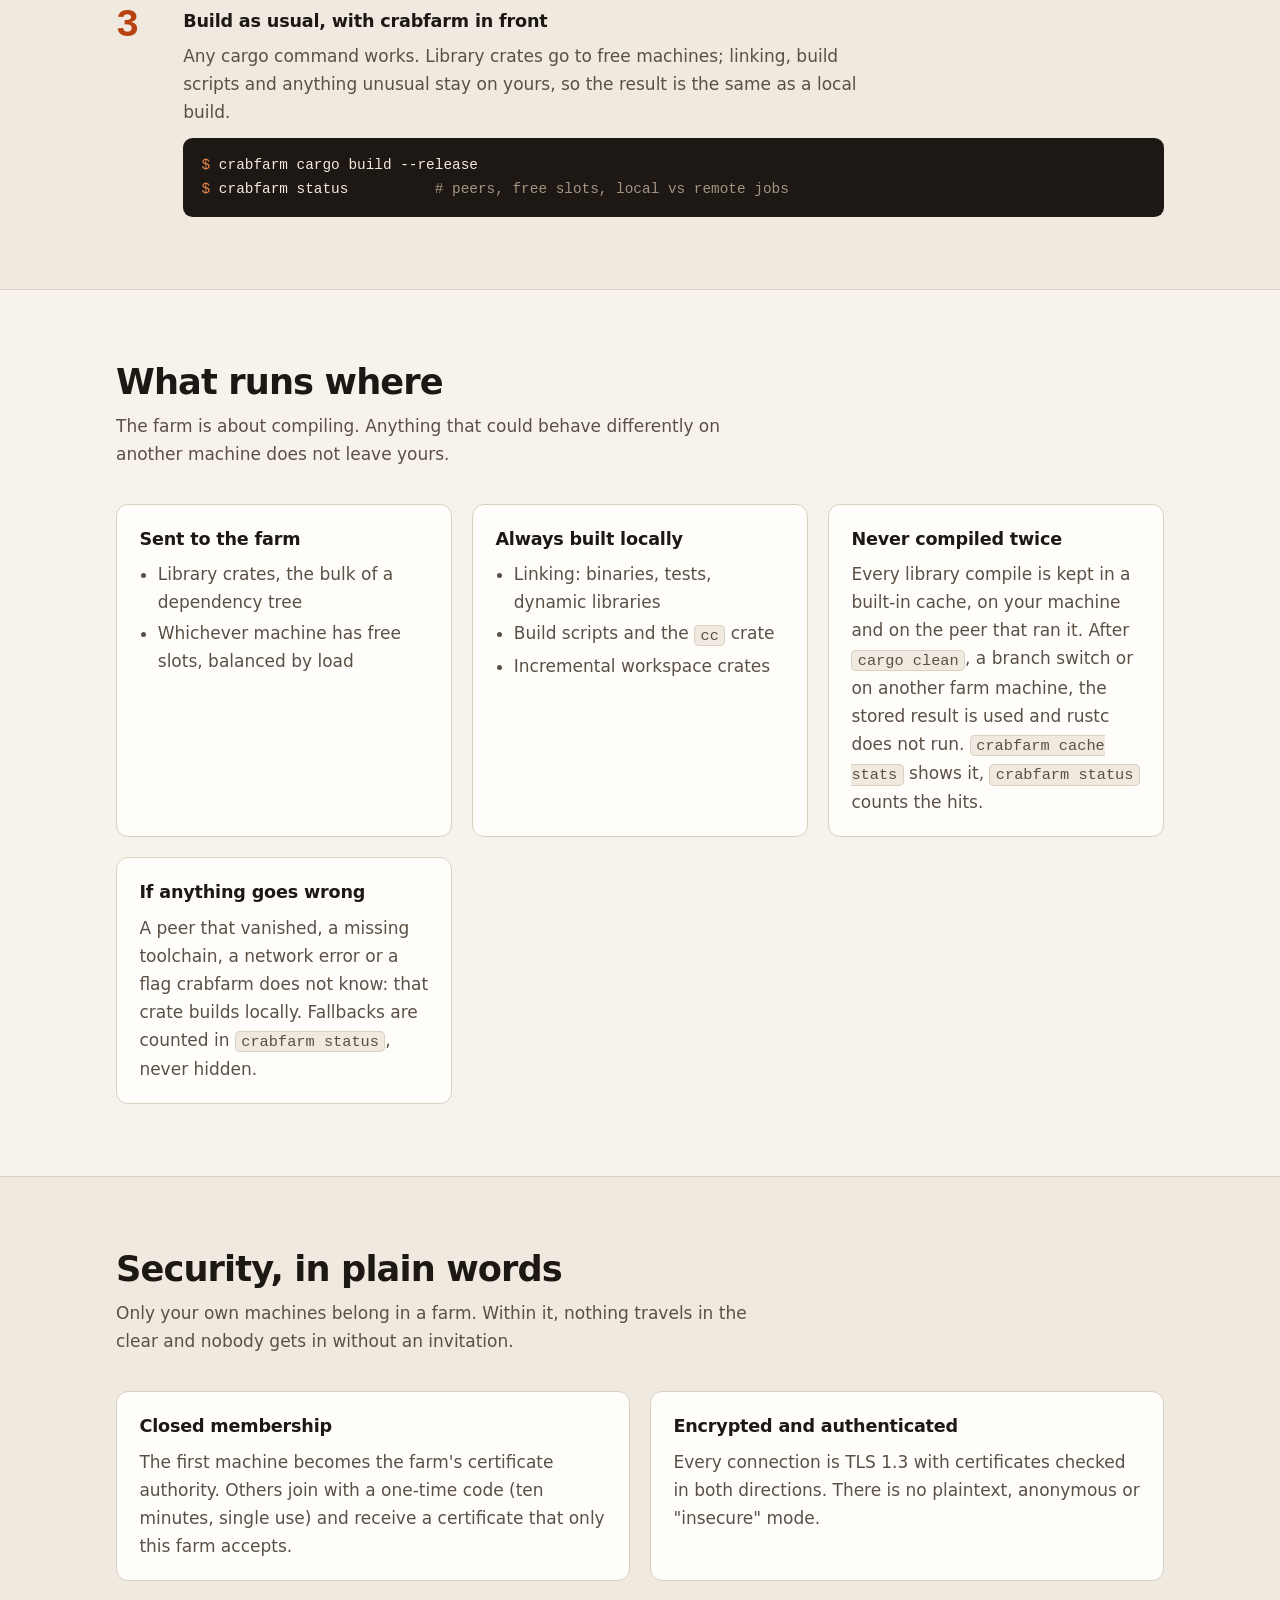
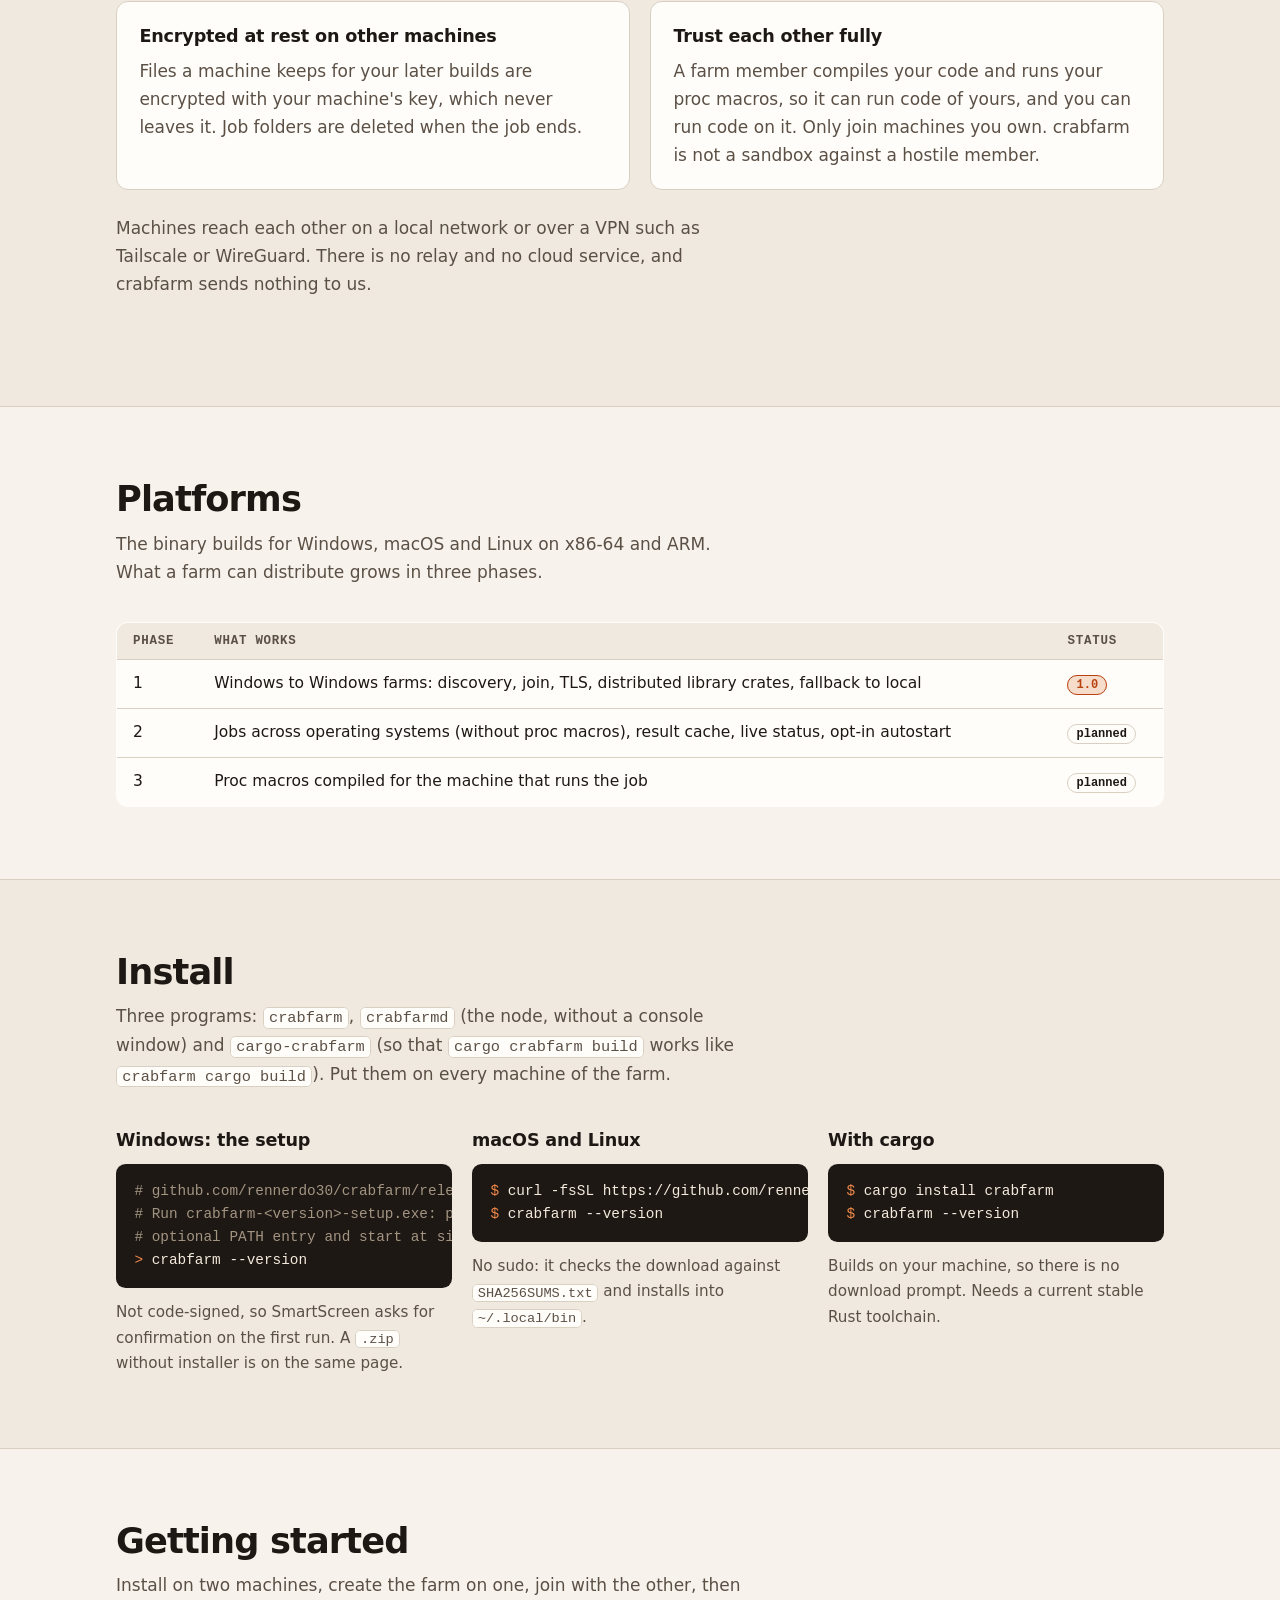
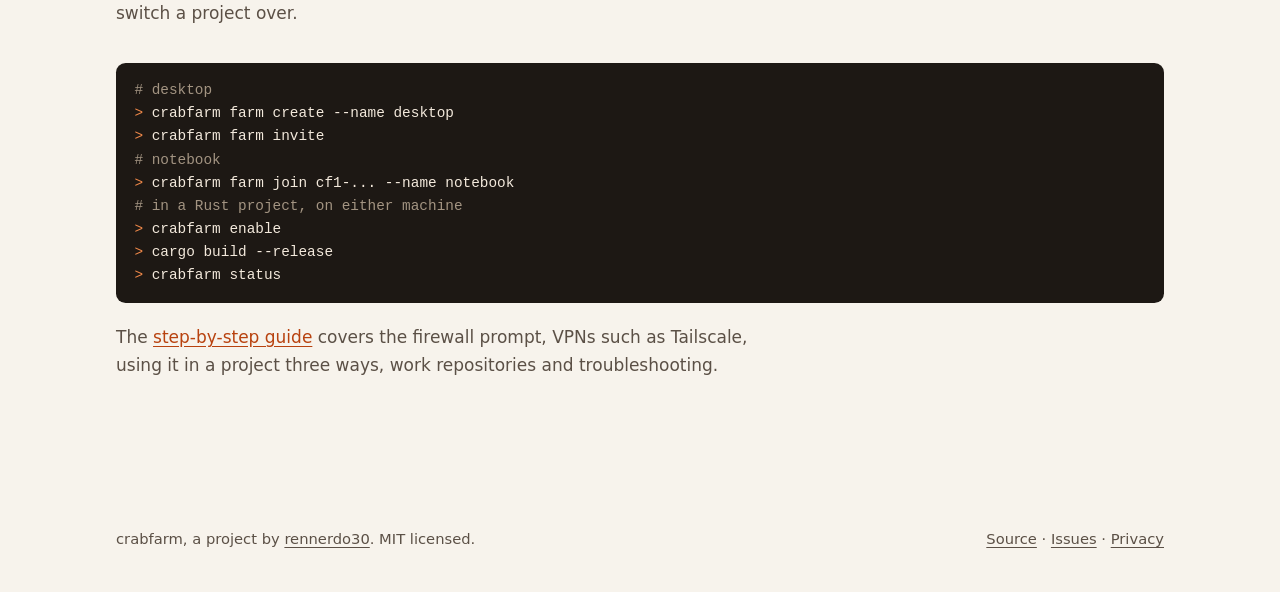
==== commit c95805a7: "CF-28: design section 16, security, docs, changelog; env and hidden-input guards" ====
--- a/website/index.html
+++ b/website/index.html
@@ -141,6 +141,10 @@
         </ul>
       </div>
       <div class="card">
+        <h3>Never compiled twice</h3>
+        <p>Every library compile is kept in a built-in cache, on your machine and on the peer that ran it. After <code>cargo clean</code>, a branch switch or on another farm machine, the stored result is used and rustc does not run. <code>crabfarm cache stats</code> shows it, <code>crabfarm status</code> counts the hits.</p>
+      </div>
+      <div class="card">
         <h3>If anything goes wrong</h3>
         <p>A peer that vanished, a missing toolchain, a network error or a flag crabfarm does not know: that crate builds locally. Fallbacks are counted in <code>crabfarm status</code>, never hidden.</p>
       </div>
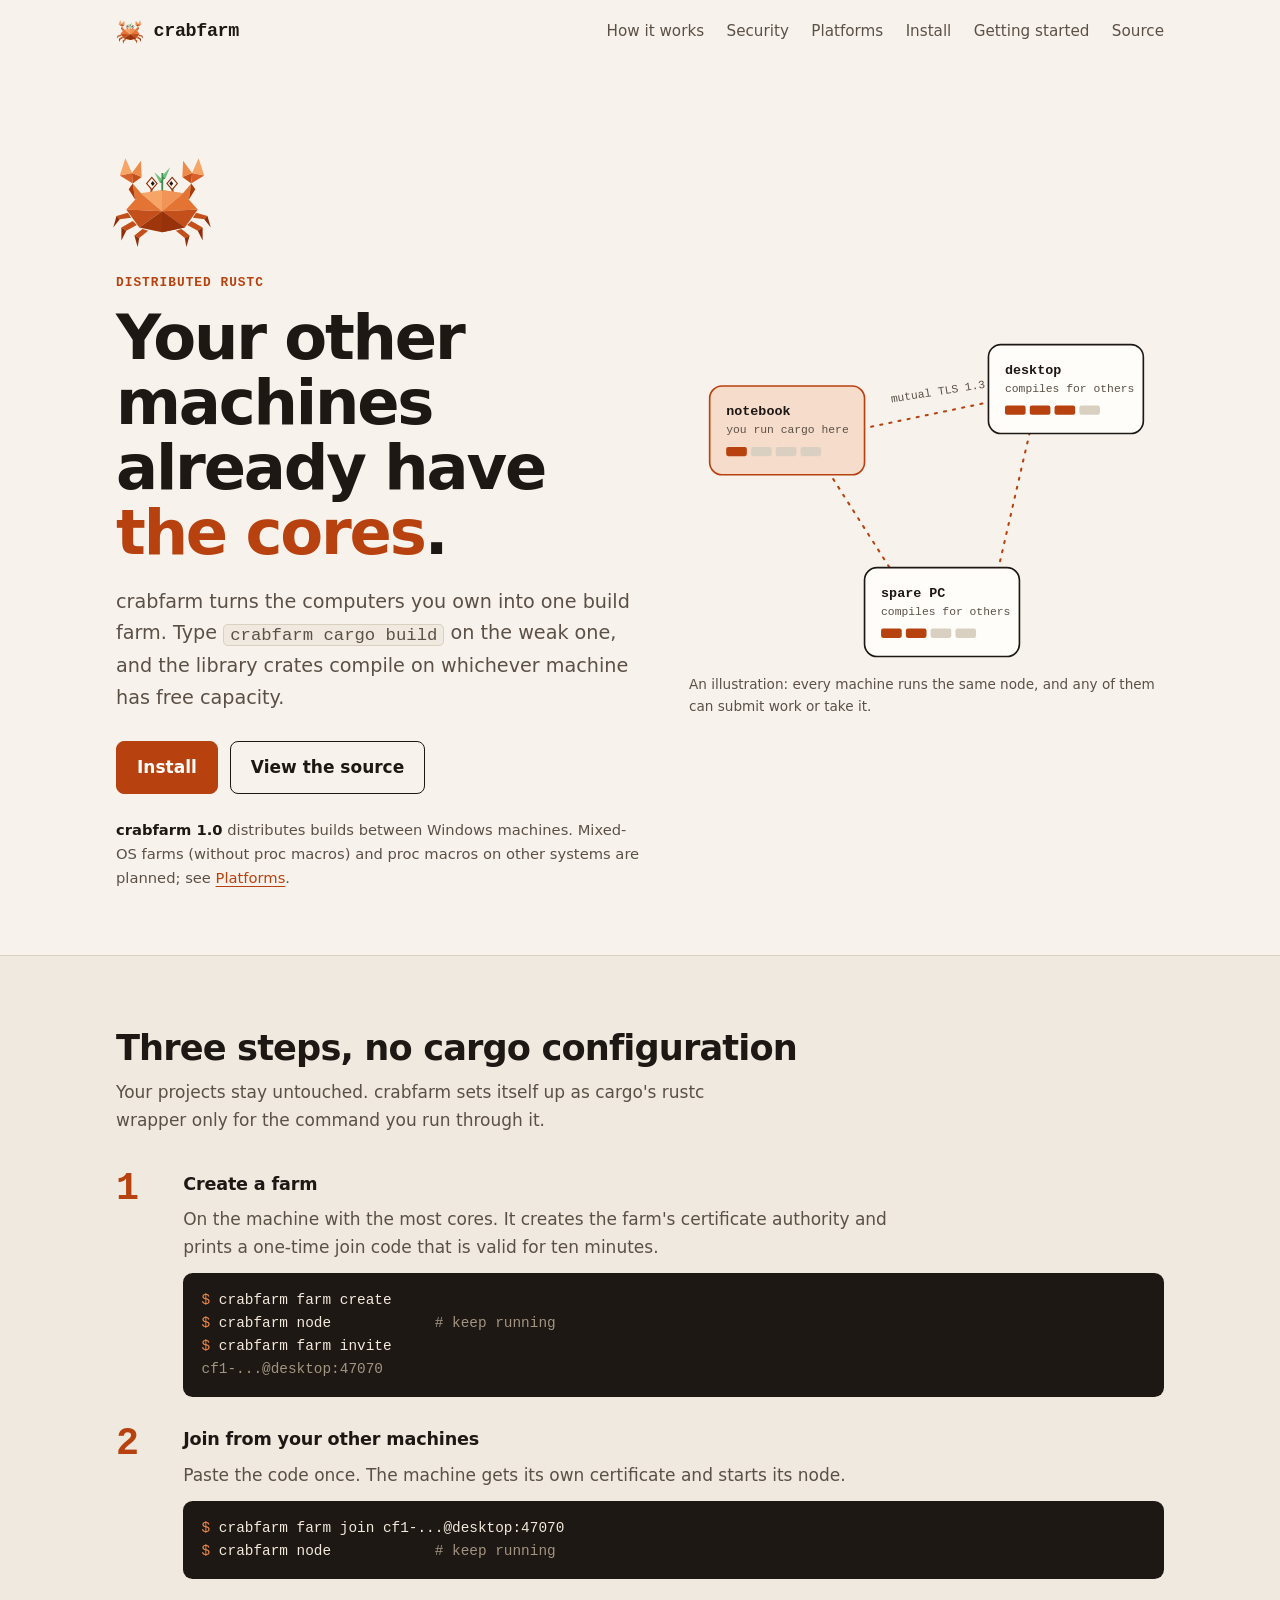
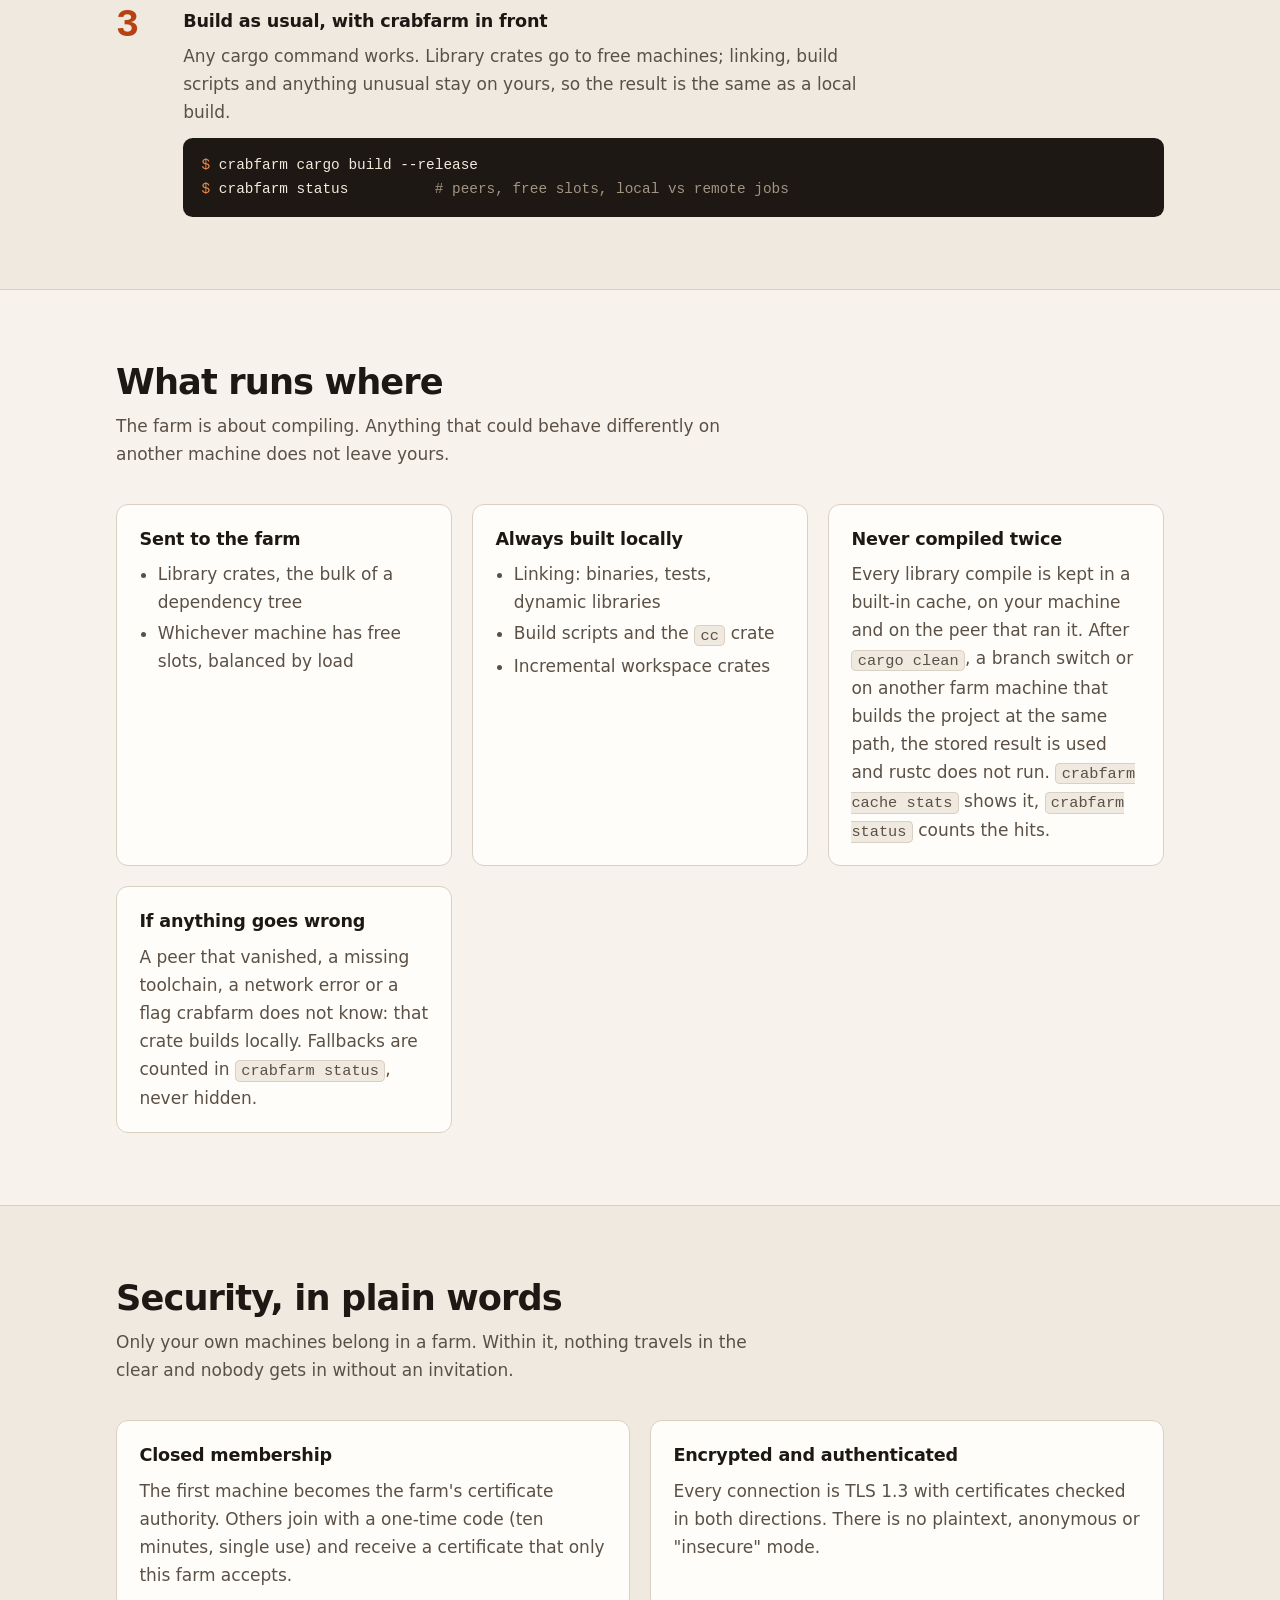
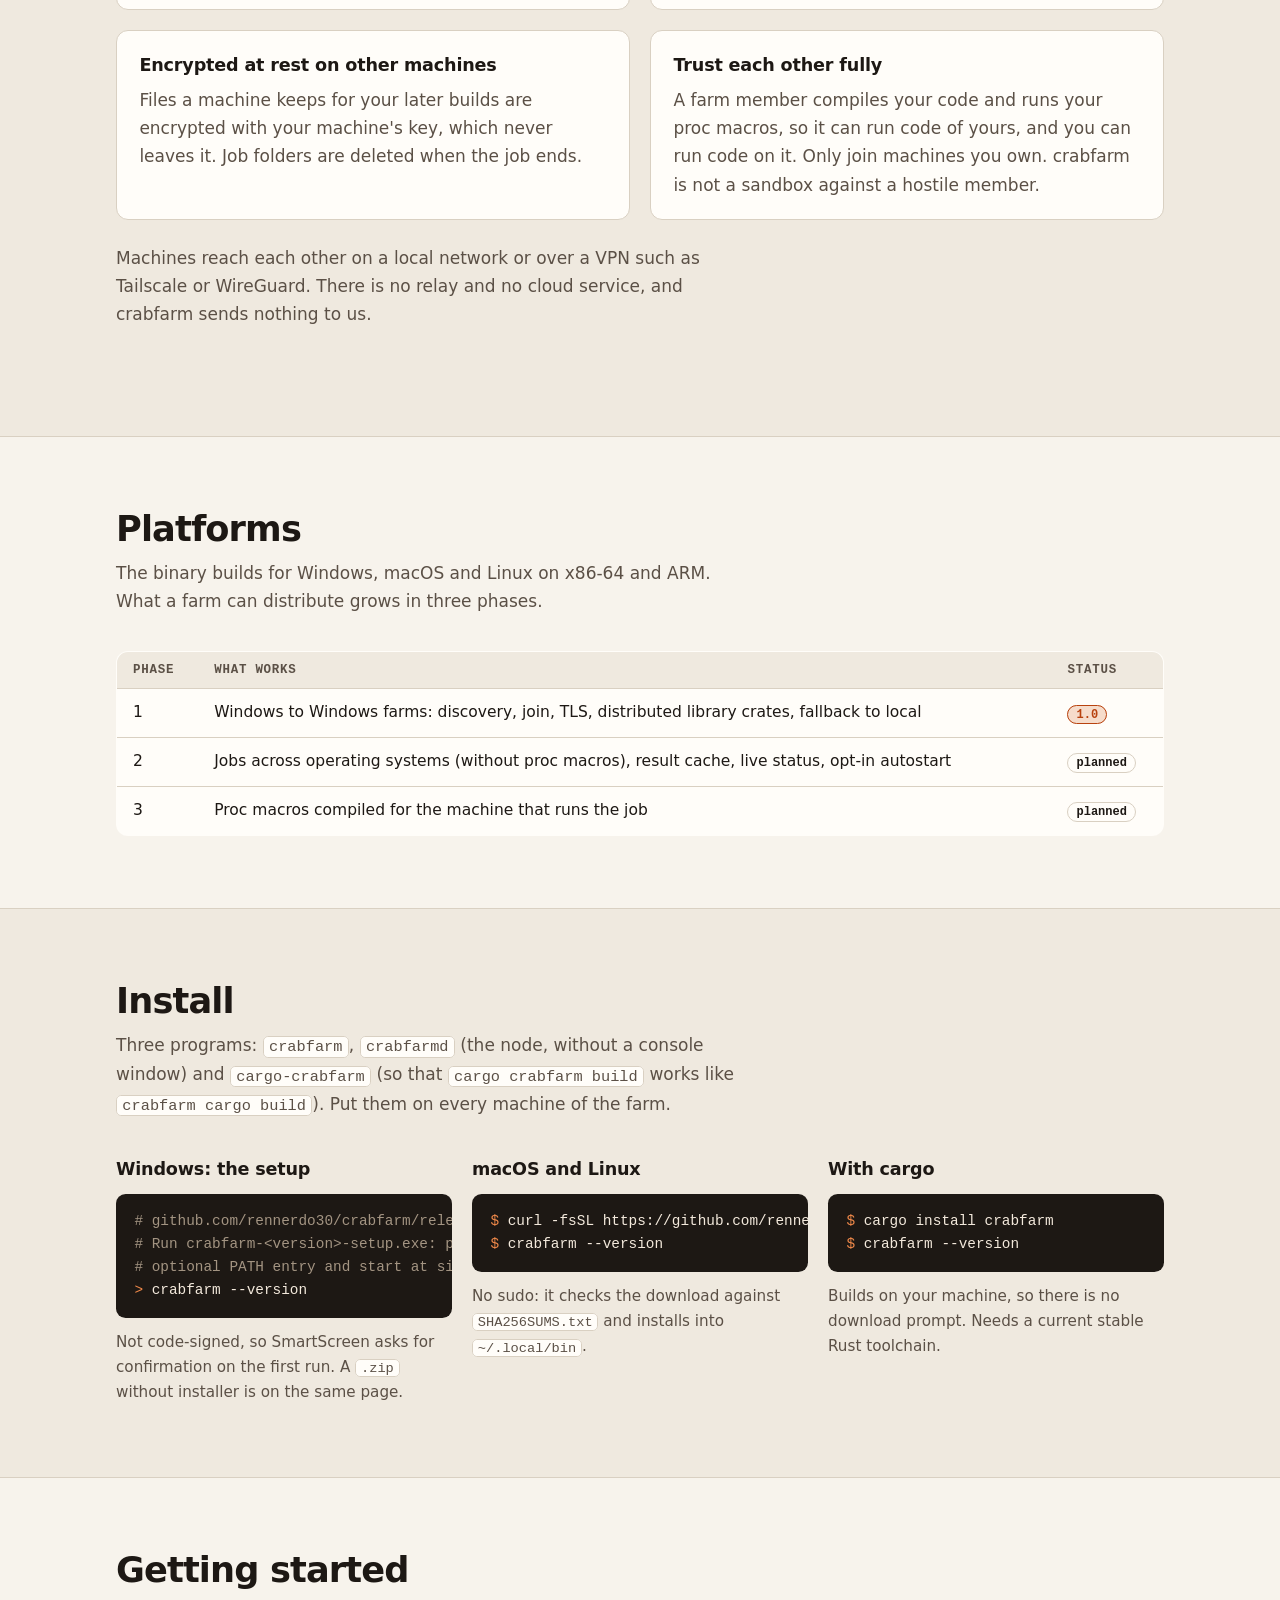
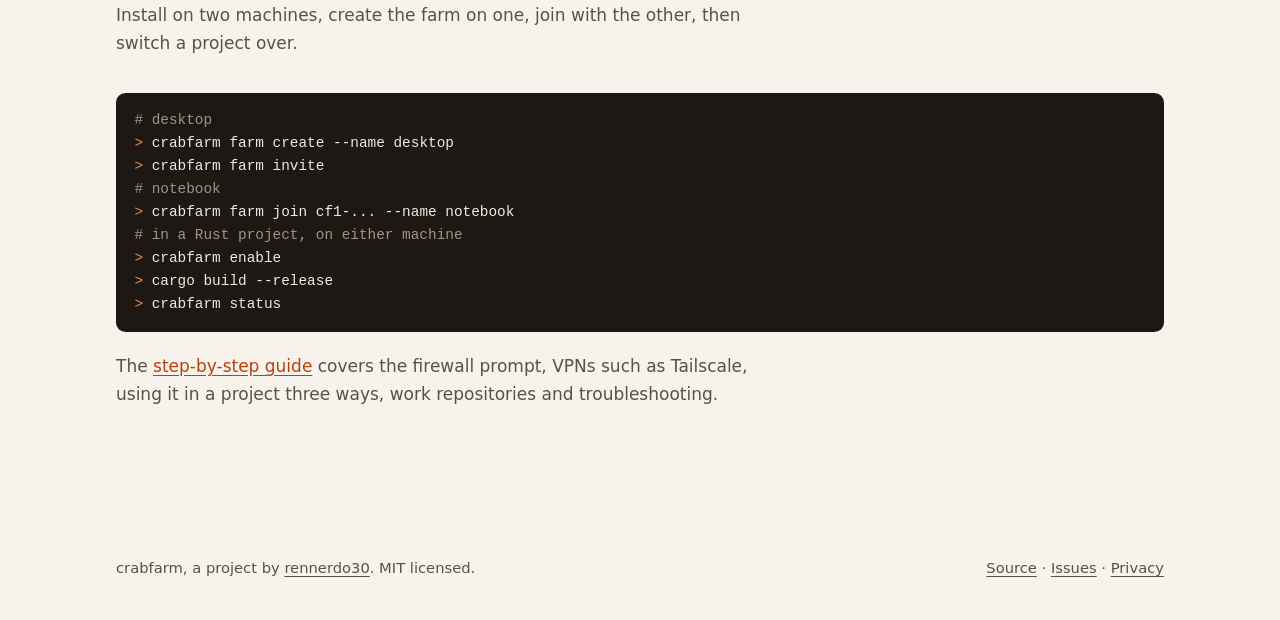
==== commit 1dfffc86: "CF-30: compile cache review fixes P1: the hermetic proof id now includes the content hashes of the p" ====
--- a/website/index.html
+++ b/website/index.html
@@ -142,7 +142,7 @@
       </div>
       <div class="card">
         <h3>Never compiled twice</h3>
-        <p>Every library compile is kept in a built-in cache, on your machine and on the peer that ran it. After <code>cargo clean</code>, a branch switch or on another farm machine, the stored result is used and rustc does not run. <code>crabfarm cache stats</code> shows it, <code>crabfarm status</code> counts the hits.</p>
+        <p>Every library compile is kept in a built-in cache, on your machine and on the peer that ran it. After <code>cargo clean</code>, a branch switch or on another farm machine that builds the project at the same path, the stored result is used and rustc does not run. <code>crabfarm cache stats</code> shows it, <code>crabfarm status</code> counts the hits.</p>
       </div>
       <div class="card">
         <h3>If anything goes wrong</h3>
